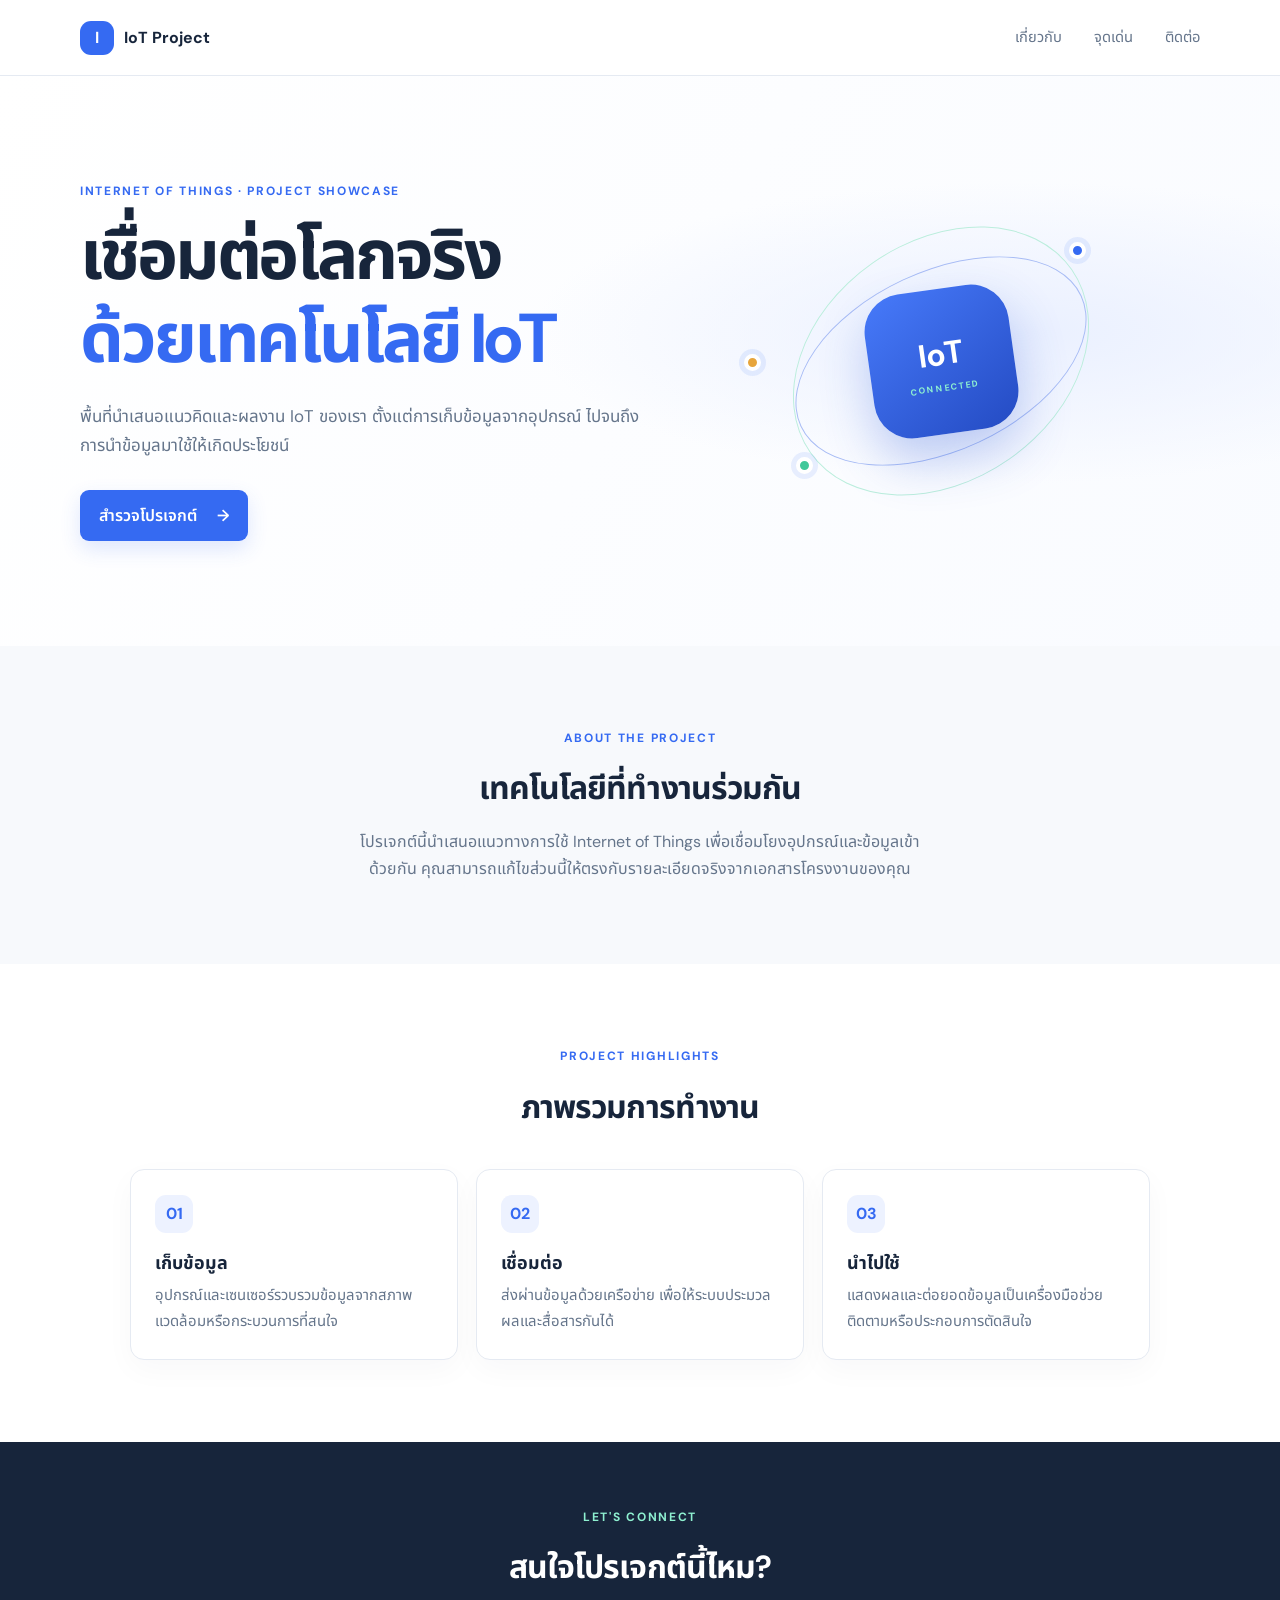
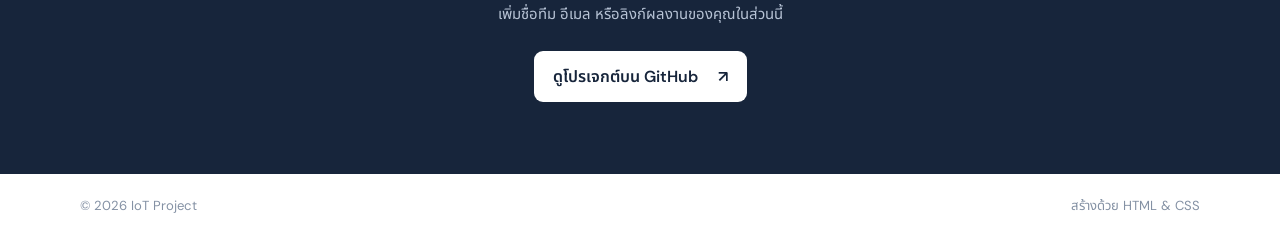
==== index.html @ d988a102 "Add IoT project showcase site" ====
﻿<!doctype html>
<html lang="th">
<head>
  <meta charset="utf-8">
  <meta name="viewport" content="width=device-width, initial-scale=1">
  <meta name="description" content="หน้าแนะนำโปรเจกต์ IoT พร้อมเผยแพร่ผ่าน GitHub Pages">
  <title>IoT Project | Project Showcase</title>
  <link rel="stylesheet" href="style.css">
</head>
<body>
  <header class="site-header">
    <a class="brand" href="#home" aria-label="IoT Project หน้าหลัก"><span class="brand-mark">I</span> IoT Project</a>
    <nav aria-label="เมนูหลัก">
      <a href="#about">เกี่ยวกับ</a><a href="#highlights">จุดเด่น</a><a href="#contact">ติดต่อ</a>
    </nav>
  </header>
  <main id="home">
    <section class="hero">
      <div class="hero-content">
        <p class="eyebrow">INTERNET OF THINGS · PROJECT SHOWCASE</p>
        <h1>เชื่อมต่อโลกจริง<br><span>ด้วยเทคโนโลยี IoT</span></h1>
        <p class="intro">พื้นที่นำเสนอแนวคิดและผลงาน IoT ของเรา ตั้งแต่การเก็บข้อมูลจากอุปกรณ์ ไปจนถึงการนำข้อมูลมาใช้ให้เกิดประโยชน์</p>
        <a class="button" href="#about">สำรวจโปรเจกต์ <span aria-hidden="true">→</span></a>
      </div>
      <div class="visual" aria-hidden="true"><div class="orbit orbit-one"></div><div class="orbit orbit-two"></div><div class="chip">IoT<span>CONNECTED</span></div><i class="node node-a"></i><i class="node node-b"></i><i class="node node-c"></i></div>
    </section>
    <section class="section about" id="about">
      <p class="eyebrow">ABOUT THE PROJECT</p><h2>เทคโนโลยีที่ทำงานร่วมกัน</h2>
      <p class="section-copy">โปรเจกต์นี้นำเสนอแนวทางการใช้ Internet of Things เพื่อเชื่อมโยงอุปกรณ์และข้อมูลเข้าด้วยกัน คุณสามารถแก้ไขส่วนนี้ให้ตรงกับรายละเอียดจริงจากเอกสารโครงงานของคุณ</p>
    </section>
    <section class="section highlights" id="highlights">
      <p class="eyebrow">PROJECT HIGHLIGHTS</p><h2>ภาพรวมการทำงาน</h2>
      <div class="cards">
        <article class="card"><span class="card-number">01</span><h3>เก็บข้อมูล</h3><p>อุปกรณ์และเซนเซอร์รวบรวมข้อมูลจากสภาพแวดล้อมหรือกระบวนการที่สนใจ</p></article>
        <article class="card"><span class="card-number">02</span><h3>เชื่อมต่อ</h3><p>ส่งผ่านข้อมูลด้วยเครือข่าย เพื่อให้ระบบประมวลผลและสื่อสารกันได้</p></article>
        <article class="card"><span class="card-number">03</span><h3>นำไปใช้</h3><p>แสดงผลและต่อยอดข้อมูลเป็นเครื่องมือช่วยติดตามหรือประกอบการตัดสินใจ</p></article>
      </div>
    </section>
    <section class="contact" id="contact"><p class="eyebrow">LET'S CONNECT</p><h2>สนใจโปรเจกต์นี้ไหม?</h2><p>เพิ่มชื่อทีม อีเมล หรือลิงก์ผลงานของคุณในส่วนนี้</p><a href="https://github.com/" class="button button-light">ดูโปรเจกต์บน GitHub <span aria-hidden="true">↗</span></a></section>
  </main>
  <footer><span>© 2026 IoT Project</span><span>สร้างด้วย HTML &amp; CSS</span></footer>
</body>
</html>
---- style.css ----
﻿@import url('https://fonts.googleapis.com/css2?family=DM+Sans:wght@400;500;600;700&family=Noto+Sans+Thai:wght@400;500;600;700;800&display=swap');
:root{--ink:#17253b;--muted:#65758b;--blue:#356af2;--mint:#8ef0d0;--paper:#f7f9fc;--line:#e5eaf2}*{box-sizing:border-box}html{scroll-behavior:smooth}body{margin:0;color:var(--ink);background:#fff;font-family:'DM Sans','Noto Sans Thai',sans-serif;line-height:1.7}.site-header{height:76px;display:flex;align-items:center;justify-content:space-between;padding:0 max(calc((100vw - 1120px)/2),6%);border-bottom:1px solid var(--line)}.brand{text-decoration:none;color:var(--ink);font-weight:700;display:flex;align-items:center;gap:10px}.brand-mark{display:grid;place-items:center;background:var(--blue);color:white;width:34px;height:34px;border-radius:11px}.site-header nav{display:flex;gap:32px}.site-header nav a{color:var(--muted);text-decoration:none;font-size:.92rem}.site-header nav a:hover{color:var(--blue)}.hero{min-height:570px;display:grid;grid-template-columns:1.05fr .95fr;align-items:center;gap:30px;padding:70px max(calc((100vw - 1120px)/2),6%);background:radial-gradient(ellipse at 80% 45%,#eaf0ff 0,transparent 34%),linear-gradient(120deg,#fff,#f9fbff)}.eyebrow{color:var(--blue);font-size:.75rem;letter-spacing:.14em;font-weight:700;margin:0 0 13px}.hero h1{font-size:clamp(2.7rem,5.4vw,4.5rem);line-height:1.2;letter-spacing:-.045em;margin:0 0 22px}.hero h1 span{color:var(--blue)}.intro,.section-copy{color:var(--muted);max-width:570px}.intro{font-size:1.06rem;margin:0 0 30px}.button{display:inline-flex;align-items:center;gap:20px;text-decoration:none;background:var(--blue);color:#fff;padding:12px 19px;border-radius:9px;font-weight:600;box-shadow:0 8px 20px #356af229}.button:hover{transform:translateY(-2px);box-shadow:0 10px 24px #356af240}.visual{position:relative;display:grid;place-items:center;min-height:350px}.orbit{position:absolute;border:1px solid #a9bdf5;border-radius:50%;transform:rotate(-25deg)}.orbit-one{width:310px;height:180px}.orbit-two{width:240px;height:320px;transform:rotate(55deg);border-color:#bceedd}.chip{z-index:1;display:grid;place-content:center;text-align:center;width:145px;height:145px;border-radius:38px;background:linear-gradient(145deg,#477afa,#244bc3);color:white;font-size:2rem;font-weight:700;box-shadow:0 24px 50px #315ed64d;transform:rotate(-8deg)}.chip span{font-size:.55rem;letter-spacing:.2em;color:var(--mint)}.node{position:absolute;width:17px;height:17px;border:4px solid white;border-radius:50%;background:var(--blue);box-shadow:0 0 0 5px #356af21a}.node-a{top:56px;right:22%}.node-b{bottom:62px;left:22%;background:#40c89a}.node-c{top:48%;left:12%;background:#e7a53b}.section{padding:82px max(calc((100vw - 1020px)/2),8%)}.section h2,.contact h2{font-size:2rem;letter-spacing:-.03em;margin:0 0 12px}.about{text-align:center;background:var(--paper)}.about .section-copy{margin:0 auto}.highlights{text-align:center}.cards{display:grid;grid-template-columns:repeat(3,1fr);gap:18px;margin-top:35px;text-align:left}.card{padding:25px 24px;border:1px solid var(--line);border-radius:14px;background:#fff;box-shadow:0 10px 30px #17253b08}.card-number{display:inline-grid;place-items:center;width:38px;height:38px;border-radius:11px;background:#edf2ff;color:var(--blue);font-weight:700}.card h3{margin:15px 0 5px;font-size:1.12rem}.card p,.contact>p:not(.eyebrow){color:var(--muted);font-size:.93rem;margin:0}.contact{text-align:center;padding:65px 20px 72px;background:var(--ink);color:#fff}.contact .eyebrow{color:var(--mint)}.contact h2{margin-bottom:7px}.contact>p:not(.eyebrow){color:#b7c3d5;margin-bottom:24px}.button-light{background:#fff;color:var(--ink);box-shadow:none}footer{display:flex;justify-content:space-between;padding:20px max(calc((100vw - 1120px)/2),6%);font-size:.82rem;color:#8491a4;border-top:1px solid #ffffff1a}@media(max-width:700px){.site-header{height:66px;padding:0 5%}.site-header nav{gap:15px}.site-header nav a{font-size:.8rem}.hero{grid-template-columns:1fr;padding:58px 7% 35px;gap:0}.hero h1{font-size:2.8rem}.visual{min-height:290px}.orbit-one{width:260px}.orbit-two{height:270px}.section{padding:62px 7%}.section h2,.contact h2{font-size:1.7rem}.cards{grid-template-columns:1fr;gap:12px}.card{padding:20px}footer{padding:18px 6%;font-size:.75rem}}@media(max-width:380px){.site-header nav{gap:9px}.brand{font-size:.9rem}}
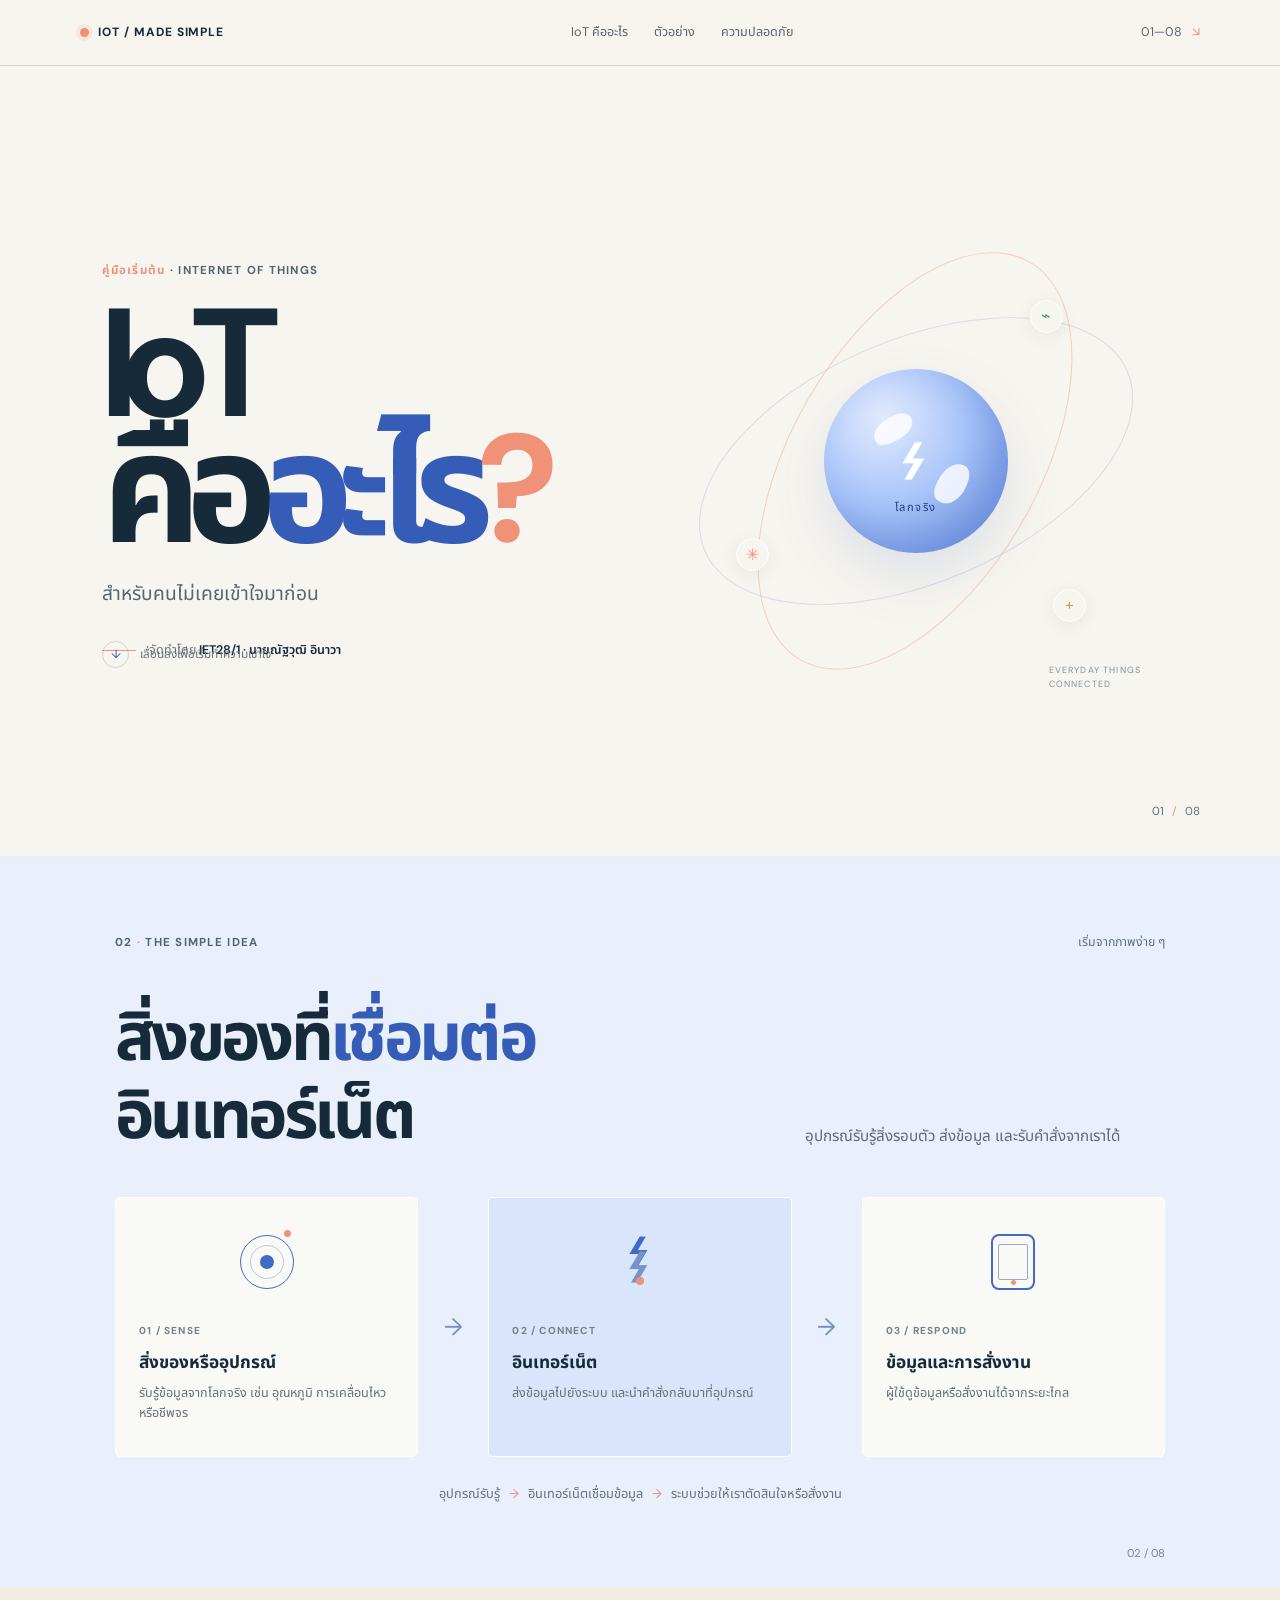
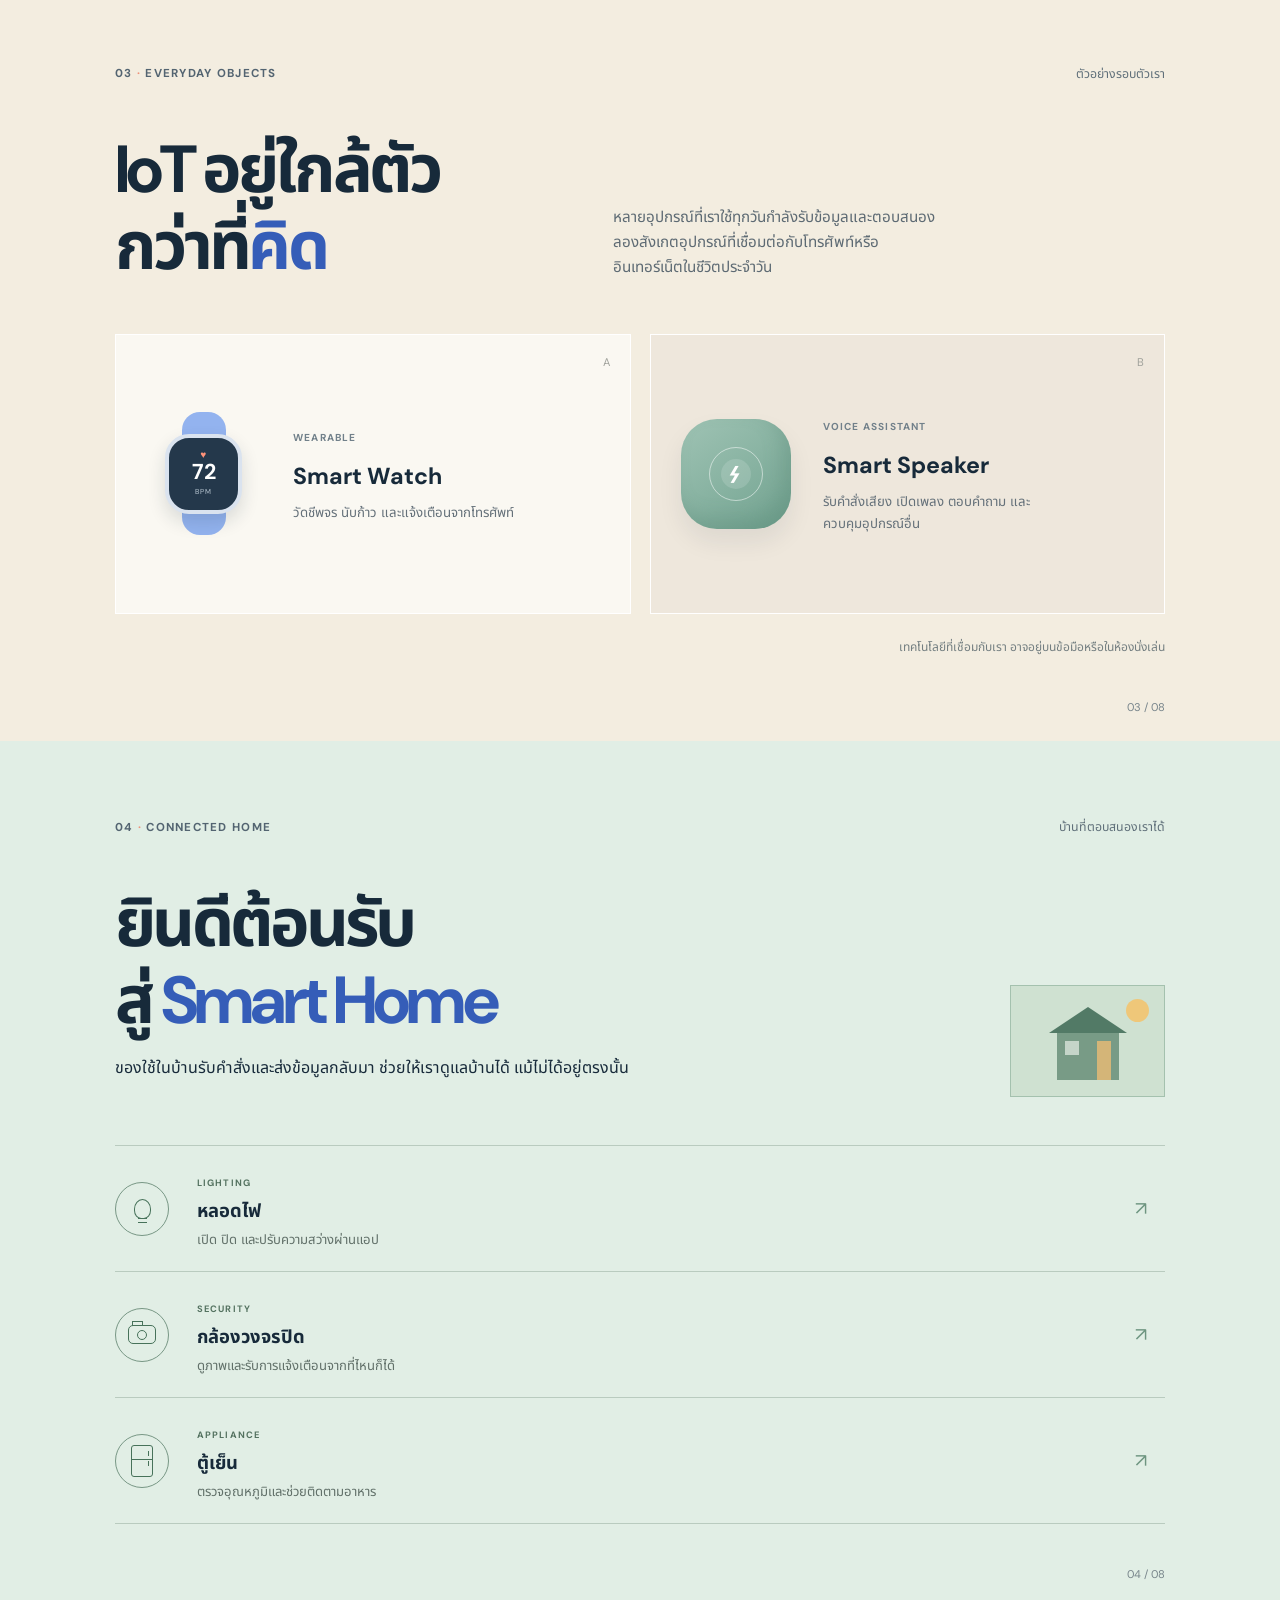
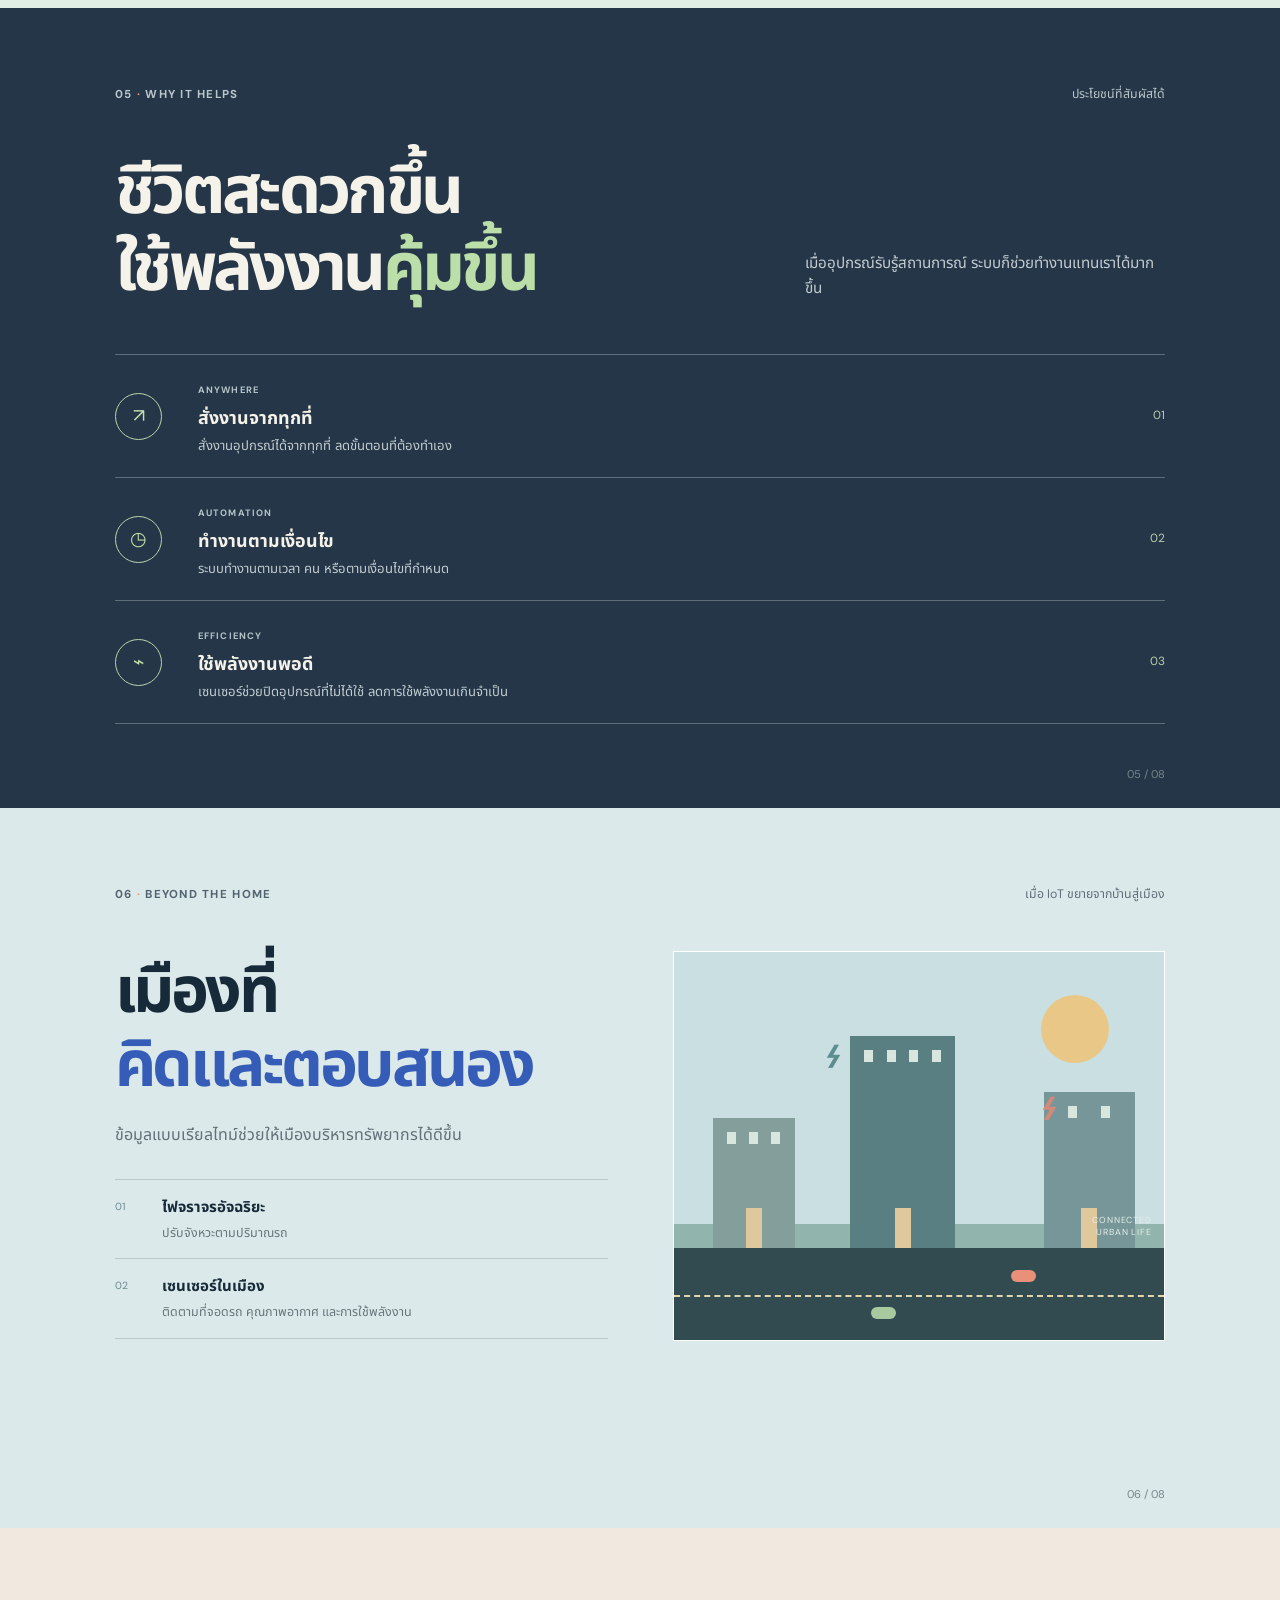
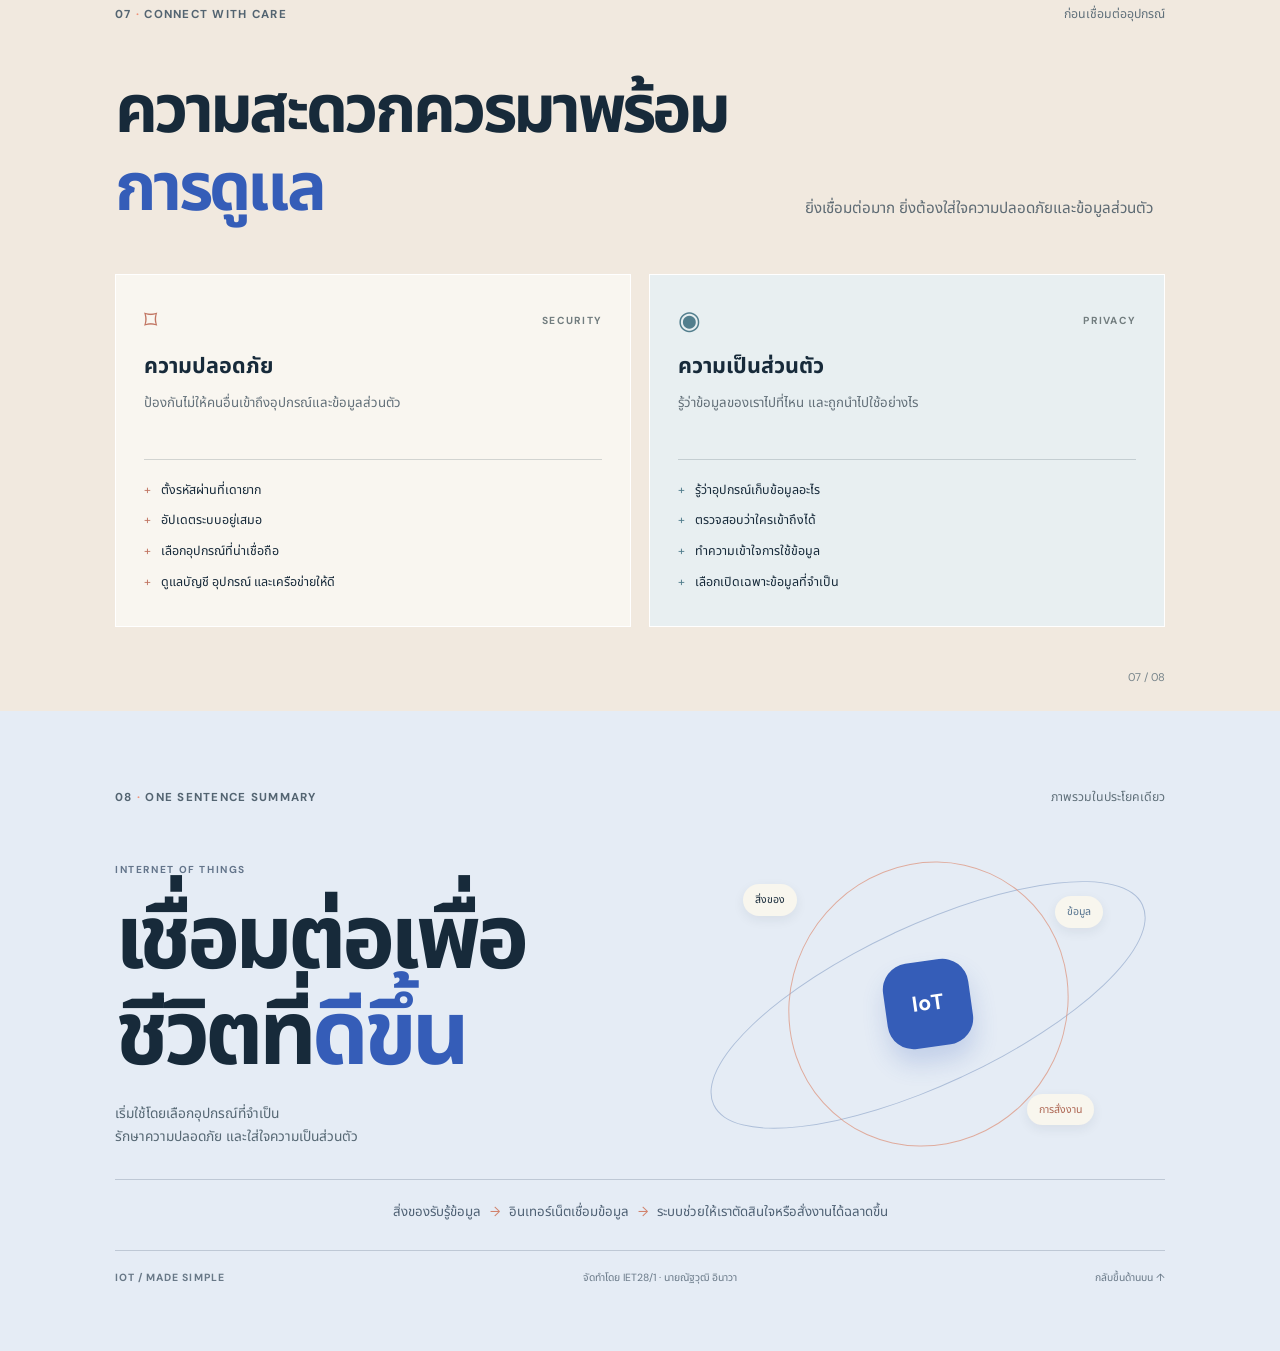
==== commit 99f455c1: "Rebuild site to match IoT presentation Replace the generic template with an 8-section responsive pre" ====
--- a/index.html
+++ b/index.html
@@ -3,41 +3,39 @@
 <head>
   <meta charset="utf-8">
   <meta name="viewport" content="width=device-width, initial-scale=1">
-  <meta name="description" content="หน้าแนะนำโปรเจกต์ IoT พร้อมเผยแพร่ผ่าน GitHub Pages">
-  <title>IoT Project | Project Showcase</title>
+  <meta name="theme-color" content="#f7f5ef">
+  <meta name="description" content="IoT คืออะไร สำหรับคนไม่เคยเข้าใจมาก่อน — จากอุปกรณ์ใกล้ตัวสู่เมืองอัจฉริยะ พร้อมเข้าใจเรื่องความปลอดภัยและความเป็นส่วนตัว">
+  <title>IoT คืออะไร? — สำหรับคนไม่เคยเข้าใจมาก่อน</title>
+  <link rel="preconnect" href="https://fonts.googleapis.com">
+  <link rel="preconnect" href="https://fonts.gstatic.com" crossorigin>
+  <link href="https://fonts.googleapis.com/css2?family=DM+Sans:wght@400;500;600;700&family=Noto+Sans+Thai:wght@400;500;600;700;800&display=swap" rel="stylesheet">
   <link rel="stylesheet" href="style.css">
 </head>
 <body>
-  <header class="site-header">
-    <a class="brand" href="#home" aria-label="IoT Project หน้าหลัก"><span class="brand-mark">I</span> IoT Project</a>
-    <nav aria-label="เมนูหลัก">
-      <a href="#about">เกี่ยวกับ</a><a href="#highlights">จุดเด่น</a><a href="#contact">ติดต่อ</a>
-    </nav>
-  </header>
-  <main id="home">
-    <section class="hero">
-      <div class="hero-content">
-        <p class="eyebrow">INTERNET OF THINGS · PROJECT SHOWCASE</p>
-        <h1>เชื่อมต่อโลกจริง<br><span>ด้วยเทคโนโลยี IoT</span></h1>
-        <p class="intro">พื้นที่นำเสนอแนวคิดและผลงาน IoT ของเรา ตั้งแต่การเก็บข้อมูลจากอุปกรณ์ ไปจนถึงการนำข้อมูลมาใช้ให้เกิดประโยชน์</p>
-        <a class="button" href="#about">สำรวจโปรเจกต์ <span aria-hidden="true">→</span></a>
-      </div>
-      <div class="visual" aria-hidden="true"><div class="orbit orbit-one"></div><div class="orbit orbit-two"></div><div class="chip">IoT<span>CONNECTED</span></div><i class="node node-a"></i><i class="node node-b"></i><i class="node node-c"></i></div>
+  <header class="topbar"><a class="wordmark" href="#home"><span class="wordmark__dot"></span> IOT / MADE SIMPLE</a><nav aria-label="เมนูเนื้อหา"><a href="#idea">IoT คืออะไร</a><a href="#around-us">ตัวอย่าง</a><a href="#safety">ความปลอดภัย</a></nav><a class="topbar__index" href="#summary">01—08 <span>↘</span></a></header>
+  <main>
+    <section class="hero" id="home">
+      <div class="hero__copy"><p class="kicker"><span>คู่มือเริ่มต้น</span> · INTERNET OF THINGS</p><h1>IoT<br>คือ<span class="accent">อะไร</span><span class="question">?</span></h1><p class="hero__sub">สำหรับคนไม่เคยเข้าใจมาก่อน</p><div class="hero__byline"><span class="byline__rule"></span><span>จัดทำโดย <b>IET28/1 · นายณัฐวุฒิ อินาวา</b></span></div><a class="scroll-cue" href="#idea"><span class="scroll-cue__icon">↓</span> เลื่อนลงเพื่อเริ่มทำความเข้าใจ</a></div>
+      <div class="hero-art" aria-hidden="true"><div class="hero-art__halo halo-a"></div><div class="hero-art__halo halo-b"></div><div class="hero-art__earth"><span class="earth__label">โลกจริง</span><span class="earth__signal">⌁</span></div><span class="satellite sat-a">⌁</span><span class="satellite sat-b">✳</span><span class="satellite sat-c">+</span><span class="art-caption">EVERYDAY THINGS<br>CONNECTED</span></div>
+      <span class="hero__page">01 <i>/</i> 08</span>
     </section>
-    <section class="section about" id="about">
-      <p class="eyebrow">ABOUT THE PROJECT</p><h2>เทคโนโลยีที่ทำงานร่วมกัน</h2>
-      <p class="section-copy">โปรเจกต์นี้นำเสนอแนวทางการใช้ Internet of Things เพื่อเชื่อมโยงอุปกรณ์และข้อมูลเข้าด้วยกัน คุณสามารถแก้ไขส่วนนี้ให้ตรงกับรายละเอียดจริงจากเอกสารโครงงานของคุณ</p>
-    </section>
-    <section class="section highlights" id="highlights">
-      <p class="eyebrow">PROJECT HIGHLIGHTS</p><h2>ภาพรวมการทำงาน</h2>
-      <div class="cards">
-        <article class="card"><span class="card-number">01</span><h3>เก็บข้อมูล</h3><p>อุปกรณ์และเซนเซอร์รวบรวมข้อมูลจากสภาพแวดล้อมหรือกระบวนการที่สนใจ</p></article>
-        <article class="card"><span class="card-number">02</span><h3>เชื่อมต่อ</h3><p>ส่งผ่านข้อมูลด้วยเครือข่าย เพื่อให้ระบบประมวลผลและสื่อสารกันได้</p></article>
-        <article class="card"><span class="card-number">03</span><h3>นำไปใช้</h3><p>แสดงผลและต่อยอดข้อมูลเป็นเครื่องมือช่วยติดตามหรือประกอบการตัดสินใจ</p></article>
-      </div>
-    </section>
-    <section class="contact" id="contact"><p class="eyebrow">LET'S CONNECT</p><h2>สนใจโปรเจกต์นี้ไหม?</h2><p>เพิ่มชื่อทีม อีเมล หรือลิงก์ผลงานของคุณในส่วนนี้</p><a href="https://github.com/" class="button button-light">ดูโปรเจกต์บน GitHub <span aria-hidden="true">↗</span></a></section>
+
+    <section class="chapter chapter--blue" id="idea"><div class="chapter__head"><p class="kicker">02 <span>·</span> THE SIMPLE IDEA</p><span class="chapter__note">เริ่มจากภาพง่าย ๆ</span></div><div class="chapter__intro"><h2>สิ่งของที่<span class="accent">เชื่อมต่อ</span><br>อินเทอร์เน็ต</h2><p>อุปกรณ์รับรู้สิ่งรอบตัว ส่งข้อมูล และรับคำสั่งจากเราได้</p></div>
+      <div class="flow" aria-label="อุปกรณ์รับข้อมูล ส่งผ่านอินเทอร์เน็ต และให้ผู้ใช้ดูหรือสั่งงาน"><article class="flow-card"><div class="flow-visual"><span class="sensor-ring"></span><span class="sensor-dot"></span></div><span class="flow-card__num">01 / SENSE</span><h3>สิ่งของหรืออุปกรณ์</h3><p>รับรู้ข้อมูลจากโลกจริง เช่น อุณหภูมิ การเคลื่อนไหว หรือชีพจร</p></article><span class="flow-link" aria-hidden="true">→</span><article class="flow-card flow-card--internet"><div class="flow-visual"><span class="wifi wifi-one">⌁</span><span class="wifi wifi-two">⌁</span><span class="wifi__dot"></span></div><span class="flow-card__num">02 / CONNECT</span><h3>อินเทอร์เน็ต</h3><p>ส่งข้อมูลไปยังระบบ และนำคำสั่งกลับมาที่อุปกรณ์</p></article><span class="flow-link" aria-hidden="true">→</span><article class="flow-card"><div class="flow-visual"><span class="user-device"><i></i><b></b></span></div><span class="flow-card__num">03 / RESPOND</span><h3>ข้อมูลและการสั่งงาน</h3><p>ผู้ใช้ดูข้อมูลหรือสั่งงานได้จากระยะไกล</p></article></div>
+      <p class="chapter__footnote">อุปกรณ์รับรู้ <span>→</span> อินเทอร์เน็ตเชื่อมข้อมูล <span>→</span> ระบบช่วยให้เราตัดสินใจหรือสั่งงาน</p><span class="chapter__page">02 / 08</span></section>
+
+    <section class="chapter chapter--cream" id="around-us"><div class="chapter__head"><p class="kicker">03 <span>·</span> EVERYDAY OBJECTS</p><span class="chapter__note">ตัวอย่างรอบตัวเรา</span></div><div class="chapter__intro chapter__intro--wide"><h2>IoT อยู่ใกล้ตัว<br>กว่าที่<span class="accent">คิด</span></h2><p>หลายอุปกรณ์ที่เราใช้ทุกวันกำลังรับข้อมูลและตอบสนอง ลองสังเกตอุปกรณ์ที่เชื่อมต่อกับโทรศัพท์หรืออินเทอร์เน็ตในชีวิตประจำวัน</p></div>
+      <div class="object-grid"><article class="object-card object-card--watch"><div class="device device--watch"><span class="watch-strap"></span><span class="watch-face"><i>♥</i><b>72</b><small>BPM</small></span></div><div class="object-card__text"><span class="object-card__tag">WEARABLE</span><h3>Smart Watch</h3><p>วัดชีพจร นับก้าว และแจ้งเตือนจากโทรศัพท์</p></div><span class="object-card__index">A</span></article><article class="object-card object-card--speaker"><div class="device device--speaker"><span class="speaker-dot"></span><span class="speaker-glow"></span><i>⌁</i></div><div class="object-card__text"><span class="object-card__tag">VOICE ASSISTANT</span><h3>Smart Speaker</h3><p>รับคำสั่งเสียง เปิดเพลง ตอบคำถาม และควบคุมอุปกรณ์อื่น</p></div><span class="object-card__index">B</span></article></div><p class="chapter__aside">เทคโนโลยีที่เชื่อมกับเรา อาจอยู่บนข้อมือหรือในห้องนั่งเล่น</p><span class="chapter__page">03 / 08</span></section>
+
+    <section class="chapter chapter--green" id="smart-home"><div class="chapter__head"><p class="kicker">04 <span>·</span> CONNECTED HOME</p><span class="chapter__note">บ้านที่ตอบสนองเราได้</span></div><div class="chapter__intro chapter__intro--wide"><div><h2>ยินดีต้อนรับ<br>สู่ <span class="accent">Smart Home</span></h2><p>ของใช้ในบ้านรับคำสั่งและส่งข้อมูลกลับมา ช่วยให้เราดูแลบ้านได้ แม้ไม่ได้อยู่ตรงนั้น</p></div><div class="home-window" aria-hidden="true"><span class="window-sun"></span><span class="window-house"><i></i><b></b></span></div></div><div class="home-list"><article class="home-item"><span class="home-item__icon bulb"><i></i></span><div><span class="home-item__type">LIGHTING</span><h3>หลอดไฟ</h3><p>เปิด ปิด และปรับความสว่างผ่านแอป</p></div><span class="home-item__arrow">↗</span></article><article class="home-item"><span class="home-item__icon camera"><i></i></span><div><span class="home-item__type">SECURITY</span><h3>กล้องวงจรปิด</h3><p>ดูภาพและรับการแจ้งเตือนจากที่ไหนก็ได้</p></div><span class="home-item__arrow">↗</span></article><article class="home-item"><span class="home-item__icon fridge"><i></i></span><div><span class="home-item__type">APPLIANCE</span><h3>ตู้เย็น</h3><p>ตรวจอุณหภูมิและช่วยติดตามอาหาร</p></div><span class="home-item__arrow">↗</span></article></div><span class="chapter__page">04 / 08</span></section>
+
+    <section class="chapter chapter--dark" id="benefits"><div class="chapter__head"><p class="kicker">05 <span>·</span> WHY IT HELPS</p><span class="chapter__note">ประโยชน์ที่สัมผัสได้</span></div><div class="chapter__intro chapter__intro--wide"><h2>ชีวิตสะดวกขึ้น<br>ใช้พลังงาน<span class="accent">คุ้มขึ้น</span></h2><p>เมื่ออุปกรณ์รับรู้สถานการณ์ ระบบก็ช่วยทำงานแทนเราได้มากขึ้น</p></div><div class="benefit-list"><article class="benefit"><span class="benefit__icon">↗</span><div><span class="benefit__tag">ANYWHERE</span><h3>สั่งงานจากทุกที่</h3><p>สั่งงานอุปกรณ์ได้จากทุกที่ ลดขั้นตอนที่ต้องทำเอง</p></div><span class="benefit__number">01</span></article><article class="benefit"><span class="benefit__icon">◷</span><div><span class="benefit__tag">AUTOMATION</span><h3>ทำงานตามเงื่อนไข</h3><p>ระบบทำงานตามเวลา คน หรือตามเงื่อนไขที่กำหนด</p></div><span class="benefit__number">02</span></article><article class="benefit"><span class="benefit__icon">⌁</span><div><span class="benefit__tag">EFFICIENCY</span><h3>ใช้พลังงานพอดี</h3><p>เซนเซอร์ช่วยปิดอุปกรณ์ที่ไม่ได้ใช้ ลดการใช้พลังงานเกินจำเป็น</p></div><span class="benefit__number">03</span></article></div><span class="chapter__page">05 / 08</span></section>
+
+    <section class="chapter chapter--city" id="smart-city"><div class="chapter__head"><p class="kicker">06 <span>·</span> BEYOND THE HOME</p><span class="chapter__note">เมื่อ IoT ขยายจากบ้านสู่เมือง</span></div><div class="city-layout"><div class="city-copy"><h2>เมืองที่<br><span class="accent">คิดและตอบสนอง</span></h2><p>ข้อมูลแบบเรียลไทม์ช่วยให้เมืองบริหารทรัพยากรได้ดีขึ้น</p><div class="city-facts"><article><span class="city-facts__num">01</span><div><h3>ไฟจราจรอัจฉริยะ</h3><p>ปรับจังหวะตามปริมาณรถ</p></div></article><article><span class="city-facts__num">02</span><div><h3>เซนเซอร์ในเมือง</h3><p>ติดตามที่จอดรถ คุณภาพอากาศ และการใช้พลังงาน</p></div></article></div></div><div class="city-art" aria-hidden="true"><span class="city-art__sun"></span><span class="city-art__signal signal-1">⌁</span><span class="city-art__signal signal-2">⌁</span><div class="building building-a"><i></i><i></i><i></i><b></b></div><div class="building building-b"><i></i><i></i><i></i><i></i><b></b></div><div class="building building-c"><i></i><i></i><b></b></div><div class="city-road"><span class="road-line"></span><span class="road-dot"></span></div><span class="city-art__label">CONNECTED<br>URBAN LIFE</span></div></div><span class="chapter__page">06 / 08</span></section>
+
+    <section class="chapter chapter--safety" id="safety"><div class="chapter__head"><p class="kicker">07 <span>·</span> CONNECT WITH CARE</p><span class="chapter__note">ก่อนเชื่อมต่ออุปกรณ์</span></div><div class="chapter__intro chapter__intro--wide"><h2>ความสะดวกควรมาพร้อม<br><span class="accent">การดูแล</span></h2><p>ยิ่งเชื่อมต่อมาก ยิ่งต้องใส่ใจความปลอดภัยและข้อมูลส่วนตัว</p></div><div class="safety-grid"><article class="safety-card"><div class="safety-card__top"><span class="safety-card__icon">⌑</span><span class="safety-card__tag">SECURITY</span></div><h3>ความปลอดภัย</h3><p class="safety-card__question">ป้องกันไม่ให้คนอื่นเข้าถึงอุปกรณ์และข้อมูลส่วนตัว</p><ul><li>ตั้งรหัสผ่านที่เดายาก</li><li>อัปเดตระบบอยู่เสมอ</li><li>เลือกอุปกรณ์ที่น่าเชื่อถือ</li><li>ดูแลบัญชี อุปกรณ์ และเครือข่ายให้ดี</li></ul></article><article class="safety-card safety-card--privacy"><div class="safety-card__top"><span class="safety-card__icon">◉</span><span class="safety-card__tag">PRIVACY</span></div><h3>ความเป็นส่วนตัว</h3><p class="safety-card__question">รู้ว่าข้อมูลของเราไปที่ไหน และถูกนำไปใช้อย่างไร</p><ul><li>รู้ว่าอุปกรณ์เก็บข้อมูลอะไร</li><li>ตรวจสอบว่าใครเข้าถึงได้</li><li>ทำความเข้าใจการใช้ข้อมูล</li><li>เลือกเปิดเฉพาะข้อมูลที่จำเป็น</li></ul></article></div><span class="chapter__page">07 / 08</span></section>
+
+    <section class="summary" id="summary"><div class="chapter__head"><p class="kicker">08 <span>·</span> ONE SENTENCE SUMMARY</p><span class="chapter__note">ภาพรวมในประโยคเดียว</span></div><div class="summary__content"><div><p class="summary__eyebrow">INTERNET OF THINGS</p><h2>เชื่อมต่อเพื่อ<br>ชีวิตที่<span class="accent">ดีขึ้น</span></h2><p class="summary__future">เริ่มใช้โดยเลือกอุปกรณ์ที่จำเป็น<br>รักษาความปลอดภัย และใส่ใจความเป็นส่วนตัว</p></div><div class="summary-graphic" aria-hidden="true"><span class="summary-graphic__ring ring-1"></span><span class="summary-graphic__ring ring-2"></span><div class="summary-graphic__core">IoT</div><span class="summary-graphic__node node-1">สิ่งของ</span><span class="summary-graphic__node node-2">ข้อมูล</span><span class="summary-graphic__node node-3">การสั่งงาน</span></div></div><p class="summary__definition">สิ่งของรับรู้ข้อมูล <span>→</span> อินเทอร์เน็ตเชื่อมข้อมูล <span>→</span> ระบบช่วยให้เราตัดสินใจหรือสั่งงานได้ฉลาดขึ้น</p><footer class="site-footer"><span>IOT / MADE SIMPLE</span><span>จัดทำโดย IET28/1 · นายณัฐวุฒิ อินาวา</span><a href="#home">กลับขึ้นด้านบน ↑</a></footer></section>
   </main>
-  <footer><span>© 2026 IoT Project</span><span>สร้างด้วย HTML &amp; CSS</span></footer>
 </body>
 </html>
--- a/style.css
+++ b/style.css
@@ -1,2 +1 @@
-﻿@import url('https://fonts.googleapis.com/css2?family=DM+Sans:wght@400;500;600;700&family=Noto+Sans+Thai:wght@400;500;600;700;800&display=swap');
-:root{--ink:#17253b;--muted:#65758b;--blue:#356af2;--mint:#8ef0d0;--paper:#f7f9fc;--line:#e5eaf2}*{box-sizing:border-box}html{scroll-behavior:smooth}body{margin:0;color:var(--ink);background:#fff;font-family:'DM Sans','Noto Sans Thai',sans-serif;line-height:1.7}.site-header{height:76px;display:flex;align-items:center;justify-content:space-between;padding:0 max(calc((100vw - 1120px)/2),6%);border-bottom:1px solid var(--line)}.brand{text-decoration:none;color:var(--ink);font-weight:700;display:flex;align-items:center;gap:10px}.brand-mark{display:grid;place-items:center;background:var(--blue);color:white;width:34px;height:34px;border-radius:11px}.site-header nav{display:flex;gap:32px}.site-header nav a{color:var(--muted);text-decoration:none;font-size:.92rem}.site-header nav a:hover{color:var(--blue)}.hero{min-height:570px;display:grid;grid-template-columns:1.05fr .95fr;align-items:center;gap:30px;padding:70px max(calc((100vw - 1120px)/2),6%);background:radial-gradient(ellipse at 80% 45%,#eaf0ff 0,transparent 34%),linear-gradient(120deg,#fff,#f9fbff)}.eyebrow{color:var(--blue);font-size:.75rem;letter-spacing:.14em;font-weight:700;margin:0 0 13px}.hero h1{font-size:clamp(2.7rem,5.4vw,4.5rem);line-height:1.2;letter-spacing:-.045em;margin:0 0 22px}.hero h1 span{color:var(--blue)}.intro,.section-copy{color:var(--muted);max-width:570px}.intro{font-size:1.06rem;margin:0 0 30px}.button{display:inline-flex;align-items:center;gap:20px;text-decoration:none;background:var(--blue);color:#fff;padding:12px 19px;border-radius:9px;font-weight:600;box-shadow:0 8px 20px #356af229}.button:hover{transform:translateY(-2px);box-shadow:0 10px 24px #356af240}.visual{position:relative;display:grid;place-items:center;min-height:350px}.orbit{position:absolute;border:1px solid #a9bdf5;border-radius:50%;transform:rotate(-25deg)}.orbit-one{width:310px;height:180px}.orbit-two{width:240px;height:320px;transform:rotate(55deg);border-color:#bceedd}.chip{z-index:1;display:grid;place-content:center;text-align:center;width:145px;height:145px;border-radius:38px;background:linear-gradient(145deg,#477afa,#244bc3);color:white;font-size:2rem;font-weight:700;box-shadow:0 24px 50px #315ed64d;transform:rotate(-8deg)}.chip span{font-size:.55rem;letter-spacing:.2em;color:var(--mint)}.node{position:absolute;width:17px;height:17px;border:4px solid white;border-radius:50%;background:var(--blue);box-shadow:0 0 0 5px #356af21a}.node-a{top:56px;right:22%}.node-b{bottom:62px;left:22%;background:#40c89a}.node-c{top:48%;left:12%;background:#e7a53b}.section{padding:82px max(calc((100vw - 1020px)/2),8%)}.section h2,.contact h2{font-size:2rem;letter-spacing:-.03em;margin:0 0 12px}.about{text-align:center;background:var(--paper)}.about .section-copy{margin:0 auto}.highlights{text-align:center}.cards{display:grid;grid-template-columns:repeat(3,1fr);gap:18px;margin-top:35px;text-align:left}.card{padding:25px 24px;border:1px solid var(--line);border-radius:14px;background:#fff;box-shadow:0 10px 30px #17253b08}.card-number{display:inline-grid;place-items:center;width:38px;height:38px;border-radius:11px;background:#edf2ff;color:var(--blue);font-weight:700}.card h3{margin:15px 0 5px;font-size:1.12rem}.card p,.contact>p:not(.eyebrow){color:var(--muted);font-size:.93rem;margin:0}.contact{text-align:center;padding:65px 20px 72px;background:var(--ink);color:#fff}.contact .eyebrow{color:var(--mint)}.contact h2{margin-bottom:7px}.contact>p:not(.eyebrow){color:#b7c3d5;margin-bottom:24px}.button-light{background:#fff;color:var(--ink);box-shadow:none}footer{display:flex;justify-content:space-between;padding:20px max(calc((100vw - 1120px)/2),6%);font-size:.82rem;color:#8491a4;border-top:1px solid #ffffff1a}@media(max-width:700px){.site-header{height:66px;padding:0 5%}.site-header nav{gap:15px}.site-header nav a{font-size:.8rem}.hero{grid-template-columns:1fr;padding:58px 7% 35px;gap:0}.hero h1{font-size:2.8rem}.visual{min-height:290px}.orbit-one{width:260px}.orbit-two{height:270px}.section{padding:62px 7%}.section h2,.contact h2{font-size:1.7rem}.cards{grid-template-columns:1fr;gap:12px}.card{padding:20px}footer{padding:18px 6%;font-size:.75rem}}@media(max-width:380px){.site-header nav{gap:9px}.brand{font-size:.9rem}}
+﻿:root{--ink:#172a3a;--paper:#f7f5ef;--blue:#adc9ff;--blue-deep:#355db8;--mint:#c1e8d9;--coral:#ef9278;--lime:#b6d86e;--muted:#68737c;--line:rgba(23,42,58,.17);--font:'DM Sans','Noto Sans Thai',sans-serif}*{box-sizing:border-box}html{scroll-behavior:smooth;scroll-padding-top:74px}body{margin:0;background:var(--paper);color:var(--ink);font-family:var(--font);font-size:16px;line-height:1.65}a{color:inherit}.topbar{height:66px;position:sticky;top:0;z-index:10;display:flex;align-items:center;justify-content:space-between;padding:0 max(calc((100vw - 1120px)/2),6%);background:rgba(247,245,239,.94);backdrop-filter:blur(14px);border-bottom:1px solid var(--line)}.wordmark{text-decoration:none;font-weight:700;font-size:.75rem;letter-spacing:.08em;display:flex;align-items:center;gap:9px}.wordmark__dot{width:9px;height:9px;border-radius:50%;background:var(--coral);box-shadow:0 0 0 4px #ef927822}.topbar nav{display:flex;gap:26px}.topbar nav a,.topbar__index{font-size:.79rem;color:#586670;text-decoration:none}.topbar nav a:hover,.topbar__index:hover{color:var(--blue-deep)}.topbar__index{font-variant-numeric:tabular-nums}.topbar__index span{color:var(--coral);margin-left:7px}.hero{min-height:min(790px,calc(100vh - 66px));display:grid;grid-template-columns:1fr .95fr;align-items:center;position:relative;overflow:hidden;padding:78px max(calc((100vw - 1120px)/2),8%);background:var(--paper)}.hero__copy{position:relative;z-index:2}.kicker{margin:0 0 22px;font-size:.72rem;letter-spacing:.11em;font-weight:700;color:#536471}.kicker span{color:var(--coral)}.hero h1{font-size:clamp(5.8rem,12vw,10.8rem);letter-spacing:-.1em;line-height:.82;margin:0 0 24px;font-weight:700}.accent{color:var(--blue-deep)}.question{color:var(--coral)}.hero__sub{font-size:1.2rem;margin:0;color:#586670}.hero__byline{display:flex;align-items:center;gap:13px;margin-top:31px;font-size:.78rem;color:var(--muted)}.hero__byline b{font-weight:600;color:var(--ink)}.byline__rule{height:1px;width:34px;background:var(--coral)}.scroll-cue{position:absolute;top:380px;display:flex;gap:11px;align-items:center;font-size:.74rem;color:#68737c;text-decoration:none}.scroll-cue__icon{width:27px;height:27px;border:1px solid var(--line);border-radius:50%;display:grid;place-items:center;color:var(--blue-deep)}.hero-art{position:relative;width:min(39vw,460px);height:min(39vw,460px);justify-self:center;display:grid;place-items:center}.hero-art__halo{position:absolute;border:1px solid #355db82a;border-radius:50%;transform:rotate(-23deg)}.halo-a{width:100%;height:53%}.halo-b{height:100%;width:54%;transform:rotate(30deg);border-color:#ef927866}.hero-art__earth{height:184px;width:184px;border-radius:50%;position:relative;display:grid;place-items:center;background:radial-gradient(circle at 32% 27%,#e1eafe,#a9c5fa 46%,#6488d8);box-shadow:inset -18px -15px 40px #315bbd37,0 24px 55px #355db821;color:#fff}.hero-art__earth:before,.hero-art__earth:after{content:'';position:absolute;background:#fff;border-radius:60% 36% 55% 32%;opacity:.8}.hero-art__earth:before{width:42px;height:24px;top:48px;left:48px;transform:rotate(-25deg)}.hero-art__earth:after{width:28px;height:43px;right:42px;bottom:48px;transform:rotate(25deg)}.earth__label{position:absolute;bottom:37px;font-size:.7rem;letter-spacing:.12em;color:#233e79}.earth__signal{font-size:4.8rem;line-height:1;transform:rotate(90deg);color:#fff;z-index:1}.satellite{position:absolute;width:33px;height:33px;display:grid;place-items:center;border:1px solid #fff;border-radius:50%;background:var(--paper);color:var(--blue-deep);box-shadow:0 4px 18px #172a3a12}.sat-a{top:15%;right:18%;color:#3b9c82}.sat-b{left:11%;bottom:26%;color:var(--coral)}.sat-c{right:13%;bottom:15%;color:#d79d45}.art-caption{position:absolute;bottom:0;right:1%;font-size:.56rem;letter-spacing:.13em;line-height:1.5;color:#829099}.hero__page{position:absolute;right:max(calc((100vw - 1120px)/2),6%);bottom:35px;font-size:.73rem;color:#64737d}.hero__page i{font-style:normal;color:var(--coral);margin:0 5px}.chapter,.summary{position:relative;padding:76px max(calc((100vw - 1050px)/2),8%) 84px;min-height:720px;overflow:hidden}.chapter__head{display:flex;justify-content:space-between;align-items:center;margin-bottom:47px}.chapter__head .kicker{margin:0}.chapter__note{font-size:.77rem;color:#60707a}.chapter__intro{display:flex;justify-content:space-between;align-items:end;gap:45px;margin-bottom:43px}.chapter__intro h2,.city-copy h2,.summary h2{font-size:clamp(2.5rem,5.2vw,4.5rem);line-height:1.16;letter-spacing:-.055em;margin:0;font-weight:700}.chapter__intro>p{width:min(360px,40%);margin:0 0 5px;color:#5d6a73;font-size:.95rem}.chapter__intro--wide{margin-bottom:48px}.chapter--blue{background:#e9effb}.flow{display:grid;grid-template-columns:1fr 46px 1fr 46px 1fr;align-items:center;gap:12px}.flow-card{min-height:260px;padding:25px 23px;background:#f9f9f6;border:1px solid #ffffff;border-radius:5px;position:relative}.flow-card--internet{background:#d9e5fa}.flow-visual{height:79px;display:grid;place-items:center;position:relative;margin-bottom:14px}.sensor-ring{width:54px;height:54px;border:1px solid #416bc7;border-radius:50%;position:absolute}.sensor-ring:before,.sensor-ring:after{content:'';position:absolute;border:1px solid #416bc755;border-radius:50%;inset:9px}.sensor-ring:after{inset:19px;background:#416bc7}.sensor-dot{position:absolute;width:7px;height:7px;border-radius:50%;background:var(--coral);top:7px;right:calc(50% - 24px)}.flow-card__num,.object-card__tag,.home-item__type,.benefit__tag{font-size:.63rem;letter-spacing:.12em;color:#71808a;font-weight:700}.flow-card h3{font-size:1.08rem;margin:6px 0}.flow-card p{font-size:.79rem;color:#65717a;margin:0}.flow-link{font-size:1.5rem;color:#7390c6;text-align:center}.wifi{position:absolute;color:#416bc7;font-size:4rem;line-height:1;transform:rotate(90deg)}.wifi-one{top:-3px}.wifi-two{top:12px;color:#7793c9}.wifi__dot{position:absolute;width:8px;height:8px;border-radius:50%;background:var(--coral);bottom:17px}.user-device{width:44px;height:56px;border:2px solid #416bc7;border-radius:8px;position:relative}.user-device i{position:absolute;inset:8px 5px;border:1px solid #97acd3;border-radius:2px}.user-device b{position:absolute;bottom:3px;left:18px;width:5px;height:5px;background:var(--coral);border-radius:50%}.chapter__footnote{margin:26px 0 0;text-align:center;font-size:.8rem;color:#66727a}.chapter__footnote span{color:var(--coral);padding:0 6px}.chapter__page{position:absolute;bottom:25px;right:max(calc((100vw - 1050px)/2),8%);font-size:.7rem;color:#78858b}.chapter--cream{background:#f3ede0}.chapter--cream .chapter__intro{max-width:830px}.object-grid{display:grid;grid-template-columns:1fr 1fr;gap:19px}.object-card{min-height:280px;position:relative;display:flex;align-items:center;gap:32px;padding:30px;background:#faf8f2;border:1px solid #fff}.object-card--speaker{background:#eee7dc}.object-card__text{max-width:240px}.object-card h3{font-size:1.45rem;margin:7px 0}.object-card p{color:#65717a;font-size:.83rem;margin:0}.object-card__index{position:absolute;top:18px;right:20px;color:#a0a29c;font-size:.7rem}.device{width:115px;height:125px;flex:0 0 auto;position:relative;display:grid;place-items:center}.watch-strap{position:absolute;width:44px;height:123px;border-radius:18px;background:#93b3ef}.watch-face{position:relative;width:77px;height:80px;border-radius:24px;background:#24384b;color:white;border:4px solid #dae3ef;display:flex;flex-direction:column;align-items:center;justify-content:center;box-shadow:0 8px 18px #172a3a24}.watch-face i{font-size:.62rem;font-style:normal;color:#ff9279;line-height:1}.watch-face b{font-size:1.35rem;line-height:1.2}.watch-face small{font-size:.45rem;letter-spacing:.1em;color:#b9c7d2}.device--speaker{width:110px;height:110px;border-radius:36px;background:linear-gradient(145deg,#9fc3b4,#72a390);box-shadow:inset -9px -11px 19px #4676653b,0 13px 25px #172a3a14;overflow:hidden}.speaker-dot{position:absolute;width:54px;height:54px;border:1px solid #ffffff80;border-radius:50%}.speaker-glow{position:absolute;width:30px;height:30px;background:#ffffff24;border-radius:50%}.device--speaker i{font-style:normal;color:#fff;transform:rotate(90deg);font-size:2.2rem;z-index:1}.chapter__aside{margin:24px 0 0;text-align:right;color:#747f81;font-size:.75rem}.chapter--green{background:#e1eee5}.home-window{position:relative;width:155px;height:112px;border:1px solid #63917866;background:#cfe1d1;display:grid;place-items:center;flex:0 0 auto}.window-sun{position:absolute;right:15px;top:13px;width:23px;height:23px;border-radius:50%;background:#efc779}.window-house{position:relative;margin-top:26px;width:62px;height:51px;background:#789b86}.window-house:before{content:'';position:absolute;top:-22px;left:-8px;width:0;height:0;border-left:39px solid transparent;border-right:39px solid transparent;border-bottom:26px solid #527a66}.window-house i{position:absolute;left:8px;top:12px;width:14px;height:14px;background:#c5d5c9}.window-house b{position:absolute;right:8px;top:12px;width:14px;height:39px;background:#d4b578}.home-list{border-top:1px solid #738d7b5c}.home-item{display:grid;grid-template-columns:60px 1fr 30px;gap:22px;align-items:center;min-height:126px;border-bottom:1px solid #738d7b5c}.home-item__icon{width:54px;height:54px;border:1px solid #789785;border-radius:50%;position:relative;display:grid;place-items:center;color:#47725a}.home-item h3{margin:2px 0;font-size:1.15rem}.home-item p{margin:0;font-size:.82rem;color:#62716a}.home-item__type{font-size:.58rem;color:#547260}.home-item__arrow{color:#6e9580;font-size:1.2rem}.bulb i{width:17px;height:20px;border:1.5px solid #47725a;border-radius:50% 50% 42% 42%;position:relative}.bulb i:after{content:'';position:absolute;bottom:-5px;left:3px;width:9px;height:3px;border-top:1px solid #47725a;border-bottom:1px solid #47725a}.camera i{width:28px;height:19px;border:1.5px solid #47725a;border-radius:5px;position:relative}.camera i:before{content:'';position:absolute;left:8px;top:4px;width:8px;height:8px;border:1px solid #47725a;border-radius:50%}.camera i:after{content:'';position:absolute;left:3px;top:-5px;width:9px;height:4px;border:1px solid #47725a;border-bottom:0}.fridge i{height:32px;width:22px;border:1.5px solid #47725a;border-radius:3px;position:relative}.fridge i:before{content:'';position:absolute;left:0;right:0;top:13px;border-top:1px solid #47725a}.fridge i:after{content:'';position:absolute;right:3px;top:5px;height:5px;border-left:1px solid #47725a;box-shadow:0 10px #47725a}.chapter--dark{background:#243647;color:#f5f2e9}.chapter--dark .kicker,.chapter--dark .chapter__note{color:#bac5cc}.chapter--dark .accent{color:#bcdfa9}.chapter--dark .chapter__intro>p{color:#c2cbd0}.benefit-list{border-top:1px solid #ffffff45}.benefit{display:grid;grid-template-columns:65px 1fr 40px;align-items:center;gap:18px;min-height:123px;border-bottom:1px solid #ffffff45}.benefit__icon{width:47px;height:47px;border:1px solid #b8d5ac;border-radius:50%;display:grid;place-items:center;color:#c3e1ac;font-size:1.2rem}.benefit__tag{font-size:.58rem;color:#b6c4c9}.benefit h3{font-size:1.12rem;margin:2px 0}.benefit p{margin:0;color:#c1cbd0;font-size:.82rem}.benefit__number{color:#bdcea9;font-size:.74rem;text-align:right}.chapter--city{background:#dce9ea}.city-layout{display:grid;grid-template-columns:1fr 1fr;align-items:center;gap:65px}.city-copy h2{font-size:clamp(2.7rem,5vw,4.3rem)}.city-copy>p{color:#627078;max-width:360px;margin:19px 0 31px}.city-facts{border-top:1px solid #667a794b}.city-facts article{display:grid;grid-template-columns:35px 1fr;gap:12px;padding:15px 0;border-bottom:1px solid #667a794b}.city-facts__num{font-size:.65rem;color:#6e8990;padding-top:3px}.city-facts h3{font-size:.94rem;margin:0}.city-facts p{font-size:.78rem;color:#68767b;margin:3px 0 0}.city-art{position:relative;height:390px;overflow:hidden;border:1px solid #fff;background:linear-gradient(#c9dfe2 0 70%,#91b4ac 70%);}.city-art__sun{position:absolute;top:43px;right:55px;width:68px;height:68px;border-radius:50%;background:#e9c887}.building{position:absolute;bottom:90px;background:#6f9295;display:flex;justify-content:space-evenly;align-items:flex-start;flex-wrap:wrap;padding:14px 8px;gap:10px 7px}.building i{width:9px;height:12px;background:#d9e6dd}.building b{position:absolute;bottom:0;left:calc(50% - 8px);height:42px;width:16px;background:#dfc89b}.building-a{left:8%;height:132px;width:82px;background:#839e9b}.building-b{left:36%;height:214px;width:105px;background:#597f83}.building-c{right:6%;height:158px;width:91px;background:#769699}.city-road{position:absolute;bottom:0;left:0;right:0;height:92px;background:#324b50}.road-line{position:absolute;top:47px;left:0;right:0;border-top:2px dashed #e2d5ad}.road-dot{position:absolute;width:25px;height:12px;border-radius:10px;right:26%;top:22px;background:#e89078;box-shadow:-140px 37px #a8c9a0}.city-art__signal{position:absolute;color:#5c8e90;font-size:3rem;transform:rotate(90deg);z-index:2}.signal-1{top:65px;left:30%}.signal-2{top:117px;right:20%;color:#d48a77}.city-art__label{position:absolute;bottom:102px;right:12px;font-size:.55rem;line-height:1.4;letter-spacing:.1em;color:#e7eee7;text-align:right}.chapter--safety{background:#f1e9df}.safety-grid{display:grid;grid-template-columns:1fr 1fr;gap:18px}.safety-card{padding:25px 28px 29px;background:#f9f6f0;border:1px solid #fff}.safety-card--privacy{background:#e8eff1}.safety-card__top{display:flex;align-items:center;justify-content:space-between}.safety-card__icon{font-size:1.6rem;color:#c17562}.safety-card--privacy .safety-card__icon{color:#527e8d}.safety-card__tag{font-size:.64rem;letter-spacing:.12em;color:#727d7f;font-weight:700}.safety-card h3{font-size:1.35rem;margin:7px 0}.safety-card__question{min-height:52px;font-size:.83rem;color:#637079;margin:0 0 15px}.safety-card ul{margin:0;padding:15px 0 0;list-style:none;border-top:1px solid var(--line)}.safety-card li{font-size:.78rem;padding:5px 0 5px 17px;position:relative}.safety-card li:before{content:'+';position:absolute;left:0;color:#c17562}.safety-card--privacy li:before{color:#527e8d}.summary{background:#e5ecf5;min-height:640px;padding-bottom:0}.summary .chapter__head{margin-bottom:52px}.summary__content{display:grid;grid-template-columns:1fr .9fr;align-items:center;gap:50px}.summary__eyebrow{font-size:.63rem;letter-spacing:.16em;color:#64758b;font-weight:700;margin:0 0 12px}.summary h2{font-size:clamp(3.5rem,7vw,6rem);line-height:1.07}.summary__future{font-size:.86rem;color:#566874;margin:20px 0 0}.summary-graphic{height:290px;position:relative;display:grid;place-items:center}.summary-graphic__ring{position:absolute;border:1px solid #5879ac66;border-radius:50%;transform:rotate(-25deg)}.ring-1{width:100%;height:55%}.ring-2{height:100%;width:58%;transform:rotate(36deg);border-color:#dd8c73aa}.summary-graphic__core{height:86px;width:86px;border-radius:26px;display:grid;place-items:center;background:#355db8;color:#fff;font-weight:700;font-size:1.35rem;transform:rotate(-8deg);box-shadow:0 15px 25px #355db833}.summary-graphic__node{position:absolute;border-radius:22px;background:#f8f6ee;padding:7px 12px;font-size:.66rem;box-shadow:0 4px 12px #172a3a12}.node-1{top:25px;left:11%}.node-2{top:37px;right:13%;color:#55738f}.node-3{bottom:24px;right:15%;color:#ad6653}.summary__definition{border-top:1px solid #63758b4d;margin:30px 0 0;padding:21px 0 27px;text-align:center;color:#506275;font-size:.83rem}.summary__definition span{color:#d1826c;padding:0 5px}.site-footer{display:flex;justify-content:space-between;align-items:center;padding:18px 0 22px;border-top:1px solid #63758b4d;font-size:.65rem;color:#687887}.site-footer span:first-child{font-weight:700;letter-spacing:.1em}.site-footer a{text-decoration:none}.site-footer a:hover{color:var(--blue-deep)}@media(max-width:760px){.topbar{height:58px;padding:0 5%}.topbar nav{gap:13px}.topbar nav a,.topbar__index{font-size:.69rem}.wordmark{font-size:.66rem}.hero{min-height:auto;grid-template-columns:1fr;padding:70px 8% 48px}.hero h1{font-size:clamp(6rem,22vw,9rem)}.hero-art{width:min(72vw,370px);height:min(72vw,370px);grid-row:1;justify-self:end;margin:-10px -4% -10px 0;opacity:.84}.hero__copy{grid-row:2}.hero__sub{font-size:1.05rem}.scroll-cue{position:static;margin-top:38px}.hero__page{bottom:18px}.chapter,.summary{padding:53px 7% 66px;min-height:auto}.chapter__head{margin-bottom:35px}.chapter__note{font-size:.68rem}.chapter__intro{display:block;margin-bottom:32px}.chapter__intro h2,.city-copy h2{font-size:clamp(2.55rem,11vw,4rem)}.chapter__intro>p{width:auto;max-width:460px;margin:15px 0 0;font-size:.87rem}.flow{grid-template-columns:1fr;gap:10px}.flow-card{min-height:0;padding:17px 18px 19px;display:grid;grid-template-columns:61px 1fr;column-gap:15px}.flow-visual{grid-row:1/4;height:67px;margin:0}.flow-card__num{align-self:end}.flow-card h3{margin:1px 0;font-size:1rem}.flow-card p{font-size:.77rem}.flow-link{transform:rotate(90deg);line-height:1;height:15px}.chapter__footnote{font-size:.7rem;line-height:1.9}.object-grid{grid-template-columns:1fr}.object-card{min-height:220px;padding:22px;gap:23px}.device{transform:scale(.86);margin-left:-7px;margin-right:-7px}.object-card h3{font-size:1.25rem}.object-card p{font-size:.78rem}.chapter__aside{text-align:left;line-height:1.6}.home-window{width:120px;height:90px}.chapter__intro--wide{display:flex;align-items:center;gap:15px}.home-item{grid-template-columns:50px 1fr 20px;gap:14px;min-height:111px}.home-item__icon{width:46px;height:46px}.home-item p{font-size:.75rem}.benefit{grid-template-columns:49px 1fr 25px;gap:12px;min-height:128px}.benefit__icon{width:40px;height:40px}.benefit p{font-size:.76rem}.city-layout{grid-template-columns:1fr;gap:27px}.city-copy h2{font-size:3rem}.city-art{height:300px}.safety-grid{grid-template-columns:1fr;gap:12px}.safety-card{padding:22px}.safety-card__question{min-height:0}.summary{padding-bottom:0}.summary__content{grid-template-columns:1fr;gap:7px}.summary h2{font-size:clamp(3.7rem,14vw,5.5rem)}.summary-graphic{height:220px;margin:0 5%}.summary__definition{font-size:.75rem;line-height:1.9}.site-footer{gap:12px;flex-wrap:wrap;font-size:.61rem}.site-footer span:nth-child(2){order:3;width:100%}}@media(max-width:400px){.topbar nav{gap:8px}.topbar nav a{font-size:.62rem}.topbar__index{display:none}.chapter__intro--wide{display:block}.home-window{display:none}.object-card{gap:14px;padding:18px}.device{transform:scale(.76);margin:-4px -11px}.object-card p{font-size:.72rem}.summary-graphic{margin:0}.chapter__note{font-size:.62rem}}
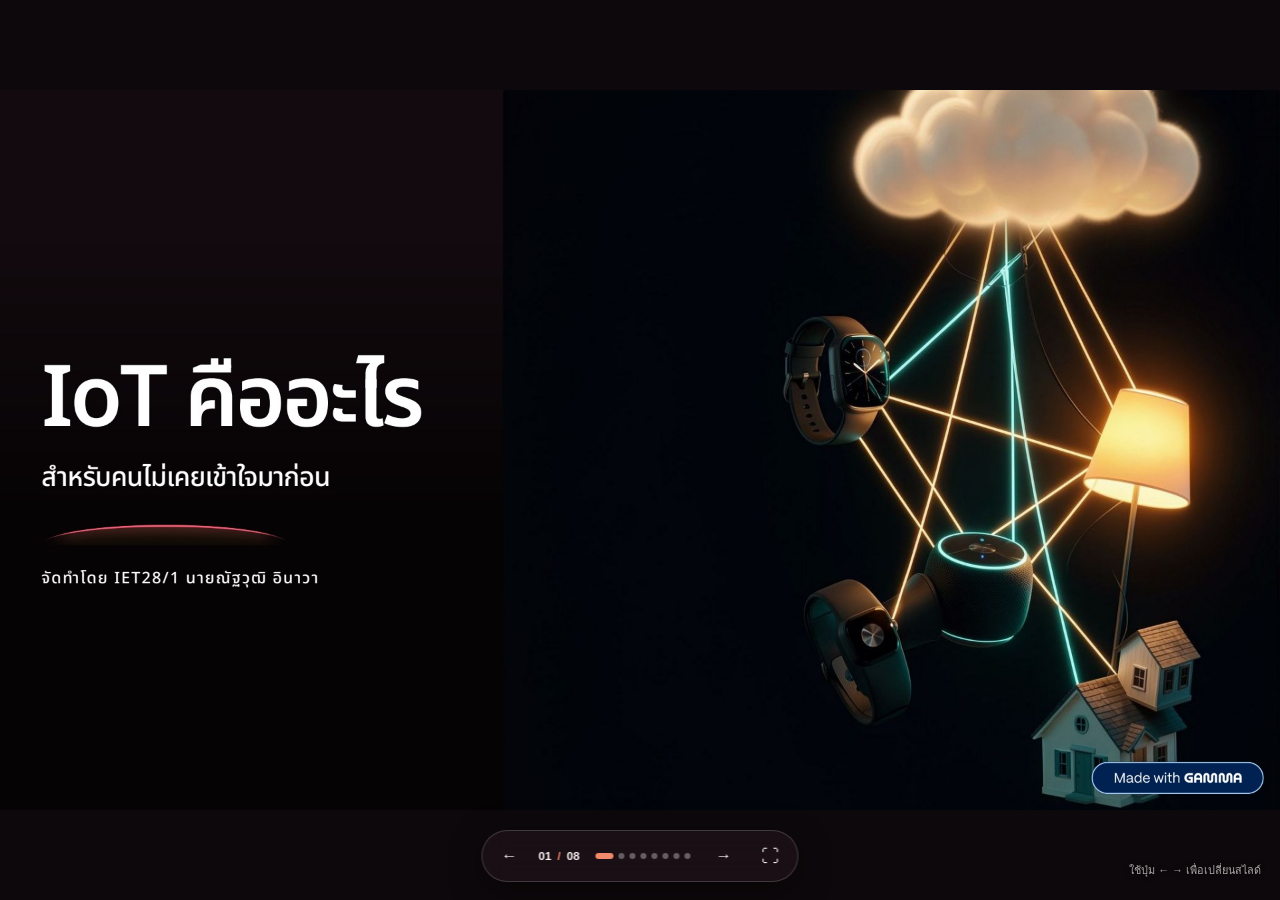
==== commit d2e789b2: "Match the website to the original IoT PDF Use the eight original slide pages as high-resolution imag" ====
--- a/index.html
+++ b/index.html
@@ -2,40 +2,92 @@
 <html lang="th">
 <head>
   <meta charset="utf-8">
-  <meta name="viewport" content="width=device-width, initial-scale=1">
-  <meta name="theme-color" content="#f7f5ef">
-  <meta name="description" content="IoT คืออะไร สำหรับคนไม่เคยเข้าใจมาก่อน — จากอุปกรณ์ใกล้ตัวสู่เมืองอัจฉริยะ พร้อมเข้าใจเรื่องความปลอดภัยและความเป็นส่วนตัว">
-  <title>IoT คืออะไร? — สำหรับคนไม่เคยเข้าใจมาก่อน</title>
-  <link rel="preconnect" href="https://fonts.googleapis.com">
-  <link rel="preconnect" href="https://fonts.gstatic.com" crossorigin>
-  <link href="https://fonts.googleapis.com/css2?family=DM+Sans:wght@400;500;600;700&family=Noto+Sans+Thai:wght@400;500;600;700;800&display=swap" rel="stylesheet">
+  <meta name="viewport" content="width=device-width, initial-scale=1, viewport-fit=cover">
+  <meta name="theme-color" content="#0d080b">
+  <meta name="description" content="นำเสนอ IoT คืออะไร ทั้ง 8 สไลด์ตามไฟล์ต้นฉบับ">
+  <title>IoT คืออะไร — Presentation</title>
   <link rel="stylesheet" href="style.css">
 </head>
 <body>
-  <header class="topbar"><a class="wordmark" href="#home"><span class="wordmark__dot"></span> IOT / MADE SIMPLE</a><nav aria-label="เมนูเนื้อหา"><a href="#idea">IoT คืออะไร</a><a href="#around-us">ตัวอย่าง</a><a href="#safety">ความปลอดภัย</a></nav><a class="topbar__index" href="#summary">01—08 <span>↘</span></a></header>
-  <main>
-    <section class="hero" id="home">
-      <div class="hero__copy"><p class="kicker"><span>คู่มือเริ่มต้น</span> · INTERNET OF THINGS</p><h1>IoT<br>คือ<span class="accent">อะไร</span><span class="question">?</span></h1><p class="hero__sub">สำหรับคนไม่เคยเข้าใจมาก่อน</p><div class="hero__byline"><span class="byline__rule"></span><span>จัดทำโดย <b>IET28/1 · นายณัฐวุฒิ อินาวา</b></span></div><a class="scroll-cue" href="#idea"><span class="scroll-cue__icon">↓</span> เลื่อนลงเพื่อเริ่มทำความเข้าใจ</a></div>
-      <div class="hero-art" aria-hidden="true"><div class="hero-art__halo halo-a"></div><div class="hero-art__halo halo-b"></div><div class="hero-art__earth"><span class="earth__label">โลกจริง</span><span class="earth__signal">⌁</span></div><span class="satellite sat-a">⌁</span><span class="satellite sat-b">✳</span><span class="satellite sat-c">+</span><span class="art-caption">EVERYDAY THINGS<br>CONNECTED</span></div>
-      <span class="hero__page">01 <i>/</i> 08</span>
+  <main class="deck" id="deck" aria-label="สไลด์นำเสนอ IoT จำนวน 8 หน้า">
+    <section class="slide" id="slide-1" aria-label="สไลด์ 1 จาก 8: IoT คืออะไร">
+      <img src="slide-01.jpg" alt="IoT คืออะไร สำหรับคนไม่เคยเข้าใจมาก่อน — จัดทำโดย IET28/1 นายณัฐวุฒิ อินาวา; ภาพอุปกรณ์ IoT เชื่อมต่อกับคลาวด์" fetchpriority="high">
     </section>
+    <section class="slide" id="slide-2" aria-label="สไลด์ 2 จาก 8: สิ่งของที่เชื่อมต่ออินเทอร์เน็ต">
+      <img src="slide-02.jpg" alt="อธิบายแนวคิด IoT ผ่านอุปกรณ์รับรู้ข้อมูล อินเทอร์เน็ต และการสั่งงาน">
+    </section>
+    <section class="slide" id="slide-3" aria-label="สไลด์ 3 จาก 8: ตัวอย่างอุปกรณ์ IoT รอบตัว">
+      <img src="slide-03.jpg" alt="ตัวอย่าง Smart Watch และ Smart Speaker พร้อมคำอธิบายการทำงาน">
+    </section>
+    <section class="slide" id="slide-4" aria-label="สไลด์ 4 จาก 8: บ้านอัจฉริยะ">
+      <img src="slide-04.jpg" alt="ตัวอย่าง Smart Home: หลอดไฟ กล้องวงจรปิด และตู้เย็น พร้อมภาพภายในบ้าน">
+    </section>
+    <section class="slide" id="slide-5" aria-label="สไลด์ 5 จาก 8: ประโยชน์ของ IoT">
+      <img src="slide-05.jpg" alt="ประโยชน์ของ IoT: สั่งงานจากทุกที่ ทำงานตามเงื่อนไข และใช้พลังงานพอดี">
+    </section>
+    <section class="slide" id="slide-6" aria-label="สไลด์ 6 จาก 8: Smart City">
+      <img src="slide-06.jpg" alt="แนวคิด Smart City: ไฟจราจรอัจฉริยะ เซนเซอร์ที่จอดรถ คุณภาพอากาศ และพลังงาน">
+    </section>
+    <section class="slide" id="slide-7" aria-label="สไลด์ 7 จาก 8: ความปลอดภัยและความเป็นส่วนตัว">
+      <img src="slide-07.jpg" alt="ข้อควรพิจารณาก่อนใช้ IoT เรื่องความปลอดภัยและความเป็นส่วนตัว">
+    </section>
+    <section class="slide" id="slide-8" aria-label="สไลด์ 8 จาก 8: สรุป IoT">
+      <img src="slide-08.jpg" alt="สรุป: IoT เชื่อมต่อเพื่อชีวิตที่ดีขึ้น โดยคำนึงถึงความปลอดภัยและความเป็นส่วนตัว">
+    </section>
+  </main>
 
-    <section class="chapter chapter--blue" id="idea"><div class="chapter__head"><p class="kicker">02 <span>·</span> THE SIMPLE IDEA</p><span class="chapter__note">เริ่มจากภาพง่าย ๆ</span></div><div class="chapter__intro"><h2>สิ่งของที่<span class="accent">เชื่อมต่อ</span><br>อินเทอร์เน็ต</h2><p>อุปกรณ์รับรู้สิ่งรอบตัว ส่งข้อมูล และรับคำสั่งจากเราได้</p></div>
-      <div class="flow" aria-label="อุปกรณ์รับข้อมูล ส่งผ่านอินเทอร์เน็ต และให้ผู้ใช้ดูหรือสั่งงาน"><article class="flow-card"><div class="flow-visual"><span class="sensor-ring"></span><span class="sensor-dot"></span></div><span class="flow-card__num">01 / SENSE</span><h3>สิ่งของหรืออุปกรณ์</h3><p>รับรู้ข้อมูลจากโลกจริง เช่น อุณหภูมิ การเคลื่อนไหว หรือชีพจร</p></article><span class="flow-link" aria-hidden="true">→</span><article class="flow-card flow-card--internet"><div class="flow-visual"><span class="wifi wifi-one">⌁</span><span class="wifi wifi-two">⌁</span><span class="wifi__dot"></span></div><span class="flow-card__num">02 / CONNECT</span><h3>อินเทอร์เน็ต</h3><p>ส่งข้อมูลไปยังระบบ และนำคำสั่งกลับมาที่อุปกรณ์</p></article><span class="flow-link" aria-hidden="true">→</span><article class="flow-card"><div class="flow-visual"><span class="user-device"><i></i><b></b></span></div><span class="flow-card__num">03 / RESPOND</span><h3>ข้อมูลและการสั่งงาน</h3><p>ผู้ใช้ดูข้อมูลหรือสั่งงานได้จากระยะไกล</p></article></div>
-      <p class="chapter__footnote">อุปกรณ์รับรู้ <span>→</span> อินเทอร์เน็ตเชื่อมข้อมูล <span>→</span> ระบบช่วยให้เราตัดสินใจหรือสั่งงาน</p><span class="chapter__page">02 / 08</span></section>
-
-    <section class="chapter chapter--cream" id="around-us"><div class="chapter__head"><p class="kicker">03 <span>·</span> EVERYDAY OBJECTS</p><span class="chapter__note">ตัวอย่างรอบตัวเรา</span></div><div class="chapter__intro chapter__intro--wide"><h2>IoT อยู่ใกล้ตัว<br>กว่าที่<span class="accent">คิด</span></h2><p>หลายอุปกรณ์ที่เราใช้ทุกวันกำลังรับข้อมูลและตอบสนอง ลองสังเกตอุปกรณ์ที่เชื่อมต่อกับโทรศัพท์หรืออินเทอร์เน็ตในชีวิตประจำวัน</p></div>
-      <div class="object-grid"><article class="object-card object-card--watch"><div class="device device--watch"><span class="watch-strap"></span><span class="watch-face"><i>♥</i><b>72</b><small>BPM</small></span></div><div class="object-card__text"><span class="object-card__tag">WEARABLE</span><h3>Smart Watch</h3><p>วัดชีพจร นับก้าว และแจ้งเตือนจากโทรศัพท์</p></div><span class="object-card__index">A</span></article><article class="object-card object-card--speaker"><div class="device device--speaker"><span class="speaker-dot"></span><span class="speaker-glow"></span><i>⌁</i></div><div class="object-card__text"><span class="object-card__tag">VOICE ASSISTANT</span><h3>Smart Speaker</h3><p>รับคำสั่งเสียง เปิดเพลง ตอบคำถาม และควบคุมอุปกรณ์อื่น</p></div><span class="object-card__index">B</span></article></div><p class="chapter__aside">เทคโนโลยีที่เชื่อมกับเรา อาจอยู่บนข้อมือหรือในห้องนั่งเล่น</p><span class="chapter__page">03 / 08</span></section>
-
-    <section class="chapter chapter--green" id="smart-home"><div class="chapter__head"><p class="kicker">04 <span>·</span> CONNECTED HOME</p><span class="chapter__note">บ้านที่ตอบสนองเราได้</span></div><div class="chapter__intro chapter__intro--wide"><div><h2>ยินดีต้อนรับ<br>สู่ <span class="accent">Smart Home</span></h2><p>ของใช้ในบ้านรับคำสั่งและส่งข้อมูลกลับมา ช่วยให้เราดูแลบ้านได้ แม้ไม่ได้อยู่ตรงนั้น</p></div><div class="home-window" aria-hidden="true"><span class="window-sun"></span><span class="window-house"><i></i><b></b></span></div></div><div class="home-list"><article class="home-item"><span class="home-item__icon bulb"><i></i></span><div><span class="home-item__type">LIGHTING</span><h3>หลอดไฟ</h3><p>เปิด ปิด และปรับความสว่างผ่านแอป</p></div><span class="home-item__arrow">↗</span></article><article class="home-item"><span class="home-item__icon camera"><i></i></span><div><span class="home-item__type">SECURITY</span><h3>กล้องวงจรปิด</h3><p>ดูภาพและรับการแจ้งเตือนจากที่ไหนก็ได้</p></div><span class="home-item__arrow">↗</span></article><article class="home-item"><span class="home-item__icon fridge"><i></i></span><div><span class="home-item__type">APPLIANCE</span><h3>ตู้เย็น</h3><p>ตรวจอุณหภูมิและช่วยติดตามอาหาร</p></div><span class="home-item__arrow">↗</span></article></div><span class="chapter__page">04 / 08</span></section>
-
-    <section class="chapter chapter--dark" id="benefits"><div class="chapter__head"><p class="kicker">05 <span>·</span> WHY IT HELPS</p><span class="chapter__note">ประโยชน์ที่สัมผัสได้</span></div><div class="chapter__intro chapter__intro--wide"><h2>ชีวิตสะดวกขึ้น<br>ใช้พลังงาน<span class="accent">คุ้มขึ้น</span></h2><p>เมื่ออุปกรณ์รับรู้สถานการณ์ ระบบก็ช่วยทำงานแทนเราได้มากขึ้น</p></div><div class="benefit-list"><article class="benefit"><span class="benefit__icon">↗</span><div><span class="benefit__tag">ANYWHERE</span><h3>สั่งงานจากทุกที่</h3><p>สั่งงานอุปกรณ์ได้จากทุกที่ ลดขั้นตอนที่ต้องทำเอง</p></div><span class="benefit__number">01</span></article><article class="benefit"><span class="benefit__icon">◷</span><div><span class="benefit__tag">AUTOMATION</span><h3>ทำงานตามเงื่อนไข</h3><p>ระบบทำงานตามเวลา คน หรือตามเงื่อนไขที่กำหนด</p></div><span class="benefit__number">02</span></article><article class="benefit"><span class="benefit__icon">⌁</span><div><span class="benefit__tag">EFFICIENCY</span><h3>ใช้พลังงานพอดี</h3><p>เซนเซอร์ช่วยปิดอุปกรณ์ที่ไม่ได้ใช้ ลดการใช้พลังงานเกินจำเป็น</p></div><span class="benefit__number">03</span></article></div><span class="chapter__page">05 / 08</span></section>
-
-    <section class="chapter chapter--city" id="smart-city"><div class="chapter__head"><p class="kicker">06 <span>·</span> BEYOND THE HOME</p><span class="chapter__note">เมื่อ IoT ขยายจากบ้านสู่เมือง</span></div><div class="city-layout"><div class="city-copy"><h2>เมืองที่<br><span class="accent">คิดและตอบสนอง</span></h2><p>ข้อมูลแบบเรียลไทม์ช่วยให้เมืองบริหารทรัพยากรได้ดีขึ้น</p><div class="city-facts"><article><span class="city-facts__num">01</span><div><h3>ไฟจราจรอัจฉริยะ</h3><p>ปรับจังหวะตามปริมาณรถ</p></div></article><article><span class="city-facts__num">02</span><div><h3>เซนเซอร์ในเมือง</h3><p>ติดตามที่จอดรถ คุณภาพอากาศ และการใช้พลังงาน</p></div></article></div></div><div class="city-art" aria-hidden="true"><span class="city-art__sun"></span><span class="city-art__signal signal-1">⌁</span><span class="city-art__signal signal-2">⌁</span><div class="building building-a"><i></i><i></i><i></i><b></b></div><div class="building building-b"><i></i><i></i><i></i><i></i><b></b></div><div class="building building-c"><i></i><i></i><b></b></div><div class="city-road"><span class="road-line"></span><span class="road-dot"></span></div><span class="city-art__label">CONNECTED<br>URBAN LIFE</span></div></div><span class="chapter__page">06 / 08</span></section>
-
-    <section class="chapter chapter--safety" id="safety"><div class="chapter__head"><p class="kicker">07 <span>·</span> CONNECT WITH CARE</p><span class="chapter__note">ก่อนเชื่อมต่ออุปกรณ์</span></div><div class="chapter__intro chapter__intro--wide"><h2>ความสะดวกควรมาพร้อม<br><span class="accent">การดูแล</span></h2><p>ยิ่งเชื่อมต่อมาก ยิ่งต้องใส่ใจความปลอดภัยและข้อมูลส่วนตัว</p></div><div class="safety-grid"><article class="safety-card"><div class="safety-card__top"><span class="safety-card__icon">⌑</span><span class="safety-card__tag">SECURITY</span></div><h3>ความปลอดภัย</h3><p class="safety-card__question">ป้องกันไม่ให้คนอื่นเข้าถึงอุปกรณ์และข้อมูลส่วนตัว</p><ul><li>ตั้งรหัสผ่านที่เดายาก</li><li>อัปเดตระบบอยู่เสมอ</li><li>เลือกอุปกรณ์ที่น่าเชื่อถือ</li><li>ดูแลบัญชี อุปกรณ์ และเครือข่ายให้ดี</li></ul></article><article class="safety-card safety-card--privacy"><div class="safety-card__top"><span class="safety-card__icon">◉</span><span class="safety-card__tag">PRIVACY</span></div><h3>ความเป็นส่วนตัว</h3><p class="safety-card__question">รู้ว่าข้อมูลของเราไปที่ไหน และถูกนำไปใช้อย่างไร</p><ul><li>รู้ว่าอุปกรณ์เก็บข้อมูลอะไร</li><li>ตรวจสอบว่าใครเข้าถึงได้</li><li>ทำความเข้าใจการใช้ข้อมูล</li><li>เลือกเปิดเฉพาะข้อมูลที่จำเป็น</li></ul></article></div><span class="chapter__page">07 / 08</span></section>
-
-    <section class="summary" id="summary"><div class="chapter__head"><p class="kicker">08 <span>·</span> ONE SENTENCE SUMMARY</p><span class="chapter__note">ภาพรวมในประโยคเดียว</span></div><div class="summary__content"><div><p class="summary__eyebrow">INTERNET OF THINGS</p><h2>เชื่อมต่อเพื่อ<br>ชีวิตที่<span class="accent">ดีขึ้น</span></h2><p class="summary__future">เริ่มใช้โดยเลือกอุปกรณ์ที่จำเป็น<br>รักษาความปลอดภัย และใส่ใจความเป็นส่วนตัว</p></div><div class="summary-graphic" aria-hidden="true"><span class="summary-graphic__ring ring-1"></span><span class="summary-graphic__ring ring-2"></span><div class="summary-graphic__core">IoT</div><span class="summary-graphic__node node-1">สิ่งของ</span><span class="summary-graphic__node node-2">ข้อมูล</span><span class="summary-graphic__node node-3">การสั่งงาน</span></div></div><p class="summary__definition">สิ่งของรับรู้ข้อมูล <span>→</span> อินเทอร์เน็ตเชื่อมข้อมูล <span>→</span> ระบบช่วยให้เราตัดสินใจหรือสั่งงานได้ฉลาดขึ้น</p><footer class="site-footer"><span>IOT / MADE SIMPLE</span><span>จัดทำโดย IET28/1 · นายณัฐวุฒิ อินาวา</span><a href="#home">กลับขึ้นด้านบน ↑</a></footer></section>
-  </main>
+  <nav class="presentation-controls" aria-label="ตัวควบคุมสไลด์">
+    <button class="control-button" id="previous" type="button" aria-label="สไลด์ก่อนหน้า">←</button>
+    <span class="slide-count" aria-live="polite"><span id="current-slide">01</span><span class="count-divider">/</span>08</span>
+    <div class="slide-dots" aria-label="เลือกหน้า">
+      <button type="button" data-slide="0" aria-label="ไปสไลด์ 1" aria-current="true"></button>
+      <button type="button" data-slide="1" aria-label="ไปสไลด์ 2"></button>
+      <button type="button" data-slide="2" aria-label="ไปสไลด์ 3"></button>
+      <button type="button" data-slide="3" aria-label="ไปสไลด์ 4"></button>
+      <button type="button" data-slide="4" aria-label="ไปสไลด์ 5"></button>
+      <button type="button" data-slide="5" aria-label="ไปสไลด์ 6"></button>
+      <button type="button" data-slide="6" aria-label="ไปสไลด์ 7"></button>
+      <button type="button" data-slide="7" aria-label="ไปสไลด์ 8"></button>
+    </div>
+    <button class="control-button" id="next" type="button" aria-label="สไลด์ถัดไป">→</button>
+    <button class="control-button fullscreen-button" id="fullscreen" type="button" aria-label="เต็มหน้าจอ">⛶</button>
+  </nav>
+  <p class="keyboard-hint">ใช้ปุ่ม ← → เพื่อเปลี่ยนสไลด์</p>
+  <script>
+    (() => {
+      const slides = [...document.querySelectorAll('.slide')];
+      const dots = [...document.querySelectorAll('[data-slide]')];
+      const counter = document.getElementById('current-slide');
+      let active = 0;
+      const show = (index) => {
+        active = Math.max(0, Math.min(slides.length - 1, index));
+        slides[active].scrollIntoView({ behavior: 'smooth', block: 'nearest', inline: 'start' });
+        counter.textContent = String(active + 1).padStart(2, '0');
+        dots.forEach((dot, i) => dot.toggleAttribute('aria-current', i === active));
+        dots.forEach((dot, i) => { if (i !== active) dot.removeAttribute('aria-current'); });
+      };
+      document.getElementById('previous').addEventListener('click', () => show(active - 1));
+      document.getElementById('next').addEventListener('click', () => show(active + 1));
+      dots.forEach((dot) => dot.addEventListener('click', () => show(Number(dot.dataset.slide))));
+      document.getElementById('fullscreen').addEventListener('click', () => {
+        if (!document.fullscreenElement) document.documentElement.requestFullscreen?.();
+        else document.exitFullscreen?.();
+      });
+      document.addEventListener('keydown', (event) => {
+        if (['ArrowRight', 'PageDown', ' '].includes(event.key)) { event.preventDefault(); show(active + 1); }
+        if (['ArrowLeft', 'PageUp'].includes(event.key)) { event.preventDefault(); show(active - 1); }
+        if (event.key === 'Home') show(0);
+        if (event.key === 'End') show(slides.length - 1);
+      });
+      const observer = new IntersectionObserver((entries) => {
+        const visible = entries.filter((entry) => entry.isIntersecting).sort((a, b) => b.intersectionRatio - a.intersectionRatio)[0];
+        if (!visible) return;
+        active = slides.indexOf(visible.target);
+        counter.textContent = String(active + 1).padStart(2, '0');
+        dots.forEach((dot, i) => { if (i === active) dot.setAttribute('aria-current', 'true'); else dot.removeAttribute('aria-current'); });
+      }, { threshold: [0.55, 0.8] });
+      slides.forEach((slide) => observer.observe(slide));
+    })();
+  </script>
 </body>
 </html>
--- a/style.css
+++ b/style.css
@@ -1 +1 @@
-﻿:root{--ink:#172a3a;--paper:#f7f5ef;--blue:#adc9ff;--blue-deep:#355db8;--mint:#c1e8d9;--coral:#ef9278;--lime:#b6d86e;--muted:#68737c;--line:rgba(23,42,58,.17);--font:'DM Sans','Noto Sans Thai',sans-serif}*{box-sizing:border-box}html{scroll-behavior:smooth;scroll-padding-top:74px}body{margin:0;background:var(--paper);color:var(--ink);font-family:var(--font);font-size:16px;line-height:1.65}a{color:inherit}.topbar{height:66px;position:sticky;top:0;z-index:10;display:flex;align-items:center;justify-content:space-between;padding:0 max(calc((100vw - 1120px)/2),6%);background:rgba(247,245,239,.94);backdrop-filter:blur(14px);border-bottom:1px solid var(--line)}.wordmark{text-decoration:none;font-weight:700;font-size:.75rem;letter-spacing:.08em;display:flex;align-items:center;gap:9px}.wordmark__dot{width:9px;height:9px;border-radius:50%;background:var(--coral);box-shadow:0 0 0 4px #ef927822}.topbar nav{display:flex;gap:26px}.topbar nav a,.topbar__index{font-size:.79rem;color:#586670;text-decoration:none}.topbar nav a:hover,.topbar__index:hover{color:var(--blue-deep)}.topbar__index{font-variant-numeric:tabular-nums}.topbar__index span{color:var(--coral);margin-left:7px}.hero{min-height:min(790px,calc(100vh - 66px));display:grid;grid-template-columns:1fr .95fr;align-items:center;position:relative;overflow:hidden;padding:78px max(calc((100vw - 1120px)/2),8%);background:var(--paper)}.hero__copy{position:relative;z-index:2}.kicker{margin:0 0 22px;font-size:.72rem;letter-spacing:.11em;font-weight:700;color:#536471}.kicker span{color:var(--coral)}.hero h1{font-size:clamp(5.8rem,12vw,10.8rem);letter-spacing:-.1em;line-height:.82;margin:0 0 24px;font-weight:700}.accent{color:var(--blue-deep)}.question{color:var(--coral)}.hero__sub{font-size:1.2rem;margin:0;color:#586670}.hero__byline{display:flex;align-items:center;gap:13px;margin-top:31px;font-size:.78rem;color:var(--muted)}.hero__byline b{font-weight:600;color:var(--ink)}.byline__rule{height:1px;width:34px;background:var(--coral)}.scroll-cue{position:absolute;top:380px;display:flex;gap:11px;align-items:center;font-size:.74rem;color:#68737c;text-decoration:none}.scroll-cue__icon{width:27px;height:27px;border:1px solid var(--line);border-radius:50%;display:grid;place-items:center;color:var(--blue-deep)}.hero-art{position:relative;width:min(39vw,460px);height:min(39vw,460px);justify-self:center;display:grid;place-items:center}.hero-art__halo{position:absolute;border:1px solid #355db82a;border-radius:50%;transform:rotate(-23deg)}.halo-a{width:100%;height:53%}.halo-b{height:100%;width:54%;transform:rotate(30deg);border-color:#ef927866}.hero-art__earth{height:184px;width:184px;border-radius:50%;position:relative;display:grid;place-items:center;background:radial-gradient(circle at 32% 27%,#e1eafe,#a9c5fa 46%,#6488d8);box-shadow:inset -18px -15px 40px #315bbd37,0 24px 55px #355db821;color:#fff}.hero-art__earth:before,.hero-art__earth:after{content:'';position:absolute;background:#fff;border-radius:60% 36% 55% 32%;opacity:.8}.hero-art__earth:before{width:42px;height:24px;top:48px;left:48px;transform:rotate(-25deg)}.hero-art__earth:after{width:28px;height:43px;right:42px;bottom:48px;transform:rotate(25deg)}.earth__label{position:absolute;bottom:37px;font-size:.7rem;letter-spacing:.12em;color:#233e79}.earth__signal{font-size:4.8rem;line-height:1;transform:rotate(90deg);color:#fff;z-index:1}.satellite{position:absolute;width:33px;height:33px;display:grid;place-items:center;border:1px solid #fff;border-radius:50%;background:var(--paper);color:var(--blue-deep);box-shadow:0 4px 18px #172a3a12}.sat-a{top:15%;right:18%;color:#3b9c82}.sat-b{left:11%;bottom:26%;color:var(--coral)}.sat-c{right:13%;bottom:15%;color:#d79d45}.art-caption{position:absolute;bottom:0;right:1%;font-size:.56rem;letter-spacing:.13em;line-height:1.5;color:#829099}.hero__page{position:absolute;right:max(calc((100vw - 1120px)/2),6%);bottom:35px;font-size:.73rem;color:#64737d}.hero__page i{font-style:normal;color:var(--coral);margin:0 5px}.chapter,.summary{position:relative;padding:76px max(calc((100vw - 1050px)/2),8%) 84px;min-height:720px;overflow:hidden}.chapter__head{display:flex;justify-content:space-between;align-items:center;margin-bottom:47px}.chapter__head .kicker{margin:0}.chapter__note{font-size:.77rem;color:#60707a}.chapter__intro{display:flex;justify-content:space-between;align-items:end;gap:45px;margin-bottom:43px}.chapter__intro h2,.city-copy h2,.summary h2{font-size:clamp(2.5rem,5.2vw,4.5rem);line-height:1.16;letter-spacing:-.055em;margin:0;font-weight:700}.chapter__intro>p{width:min(360px,40%);margin:0 0 5px;color:#5d6a73;font-size:.95rem}.chapter__intro--wide{margin-bottom:48px}.chapter--blue{background:#e9effb}.flow{display:grid;grid-template-columns:1fr 46px 1fr 46px 1fr;align-items:center;gap:12px}.flow-card{min-height:260px;padding:25px 23px;background:#f9f9f6;border:1px solid #ffffff;border-radius:5px;position:relative}.flow-card--internet{background:#d9e5fa}.flow-visual{height:79px;display:grid;place-items:center;position:relative;margin-bottom:14px}.sensor-ring{width:54px;height:54px;border:1px solid #416bc7;border-radius:50%;position:absolute}.sensor-ring:before,.sensor-ring:after{content:'';position:absolute;border:1px solid #416bc755;border-radius:50%;inset:9px}.sensor-ring:after{inset:19px;background:#416bc7}.sensor-dot{position:absolute;width:7px;height:7px;border-radius:50%;background:var(--coral);top:7px;right:calc(50% - 24px)}.flow-card__num,.object-card__tag,.home-item__type,.benefit__tag{font-size:.63rem;letter-spacing:.12em;color:#71808a;font-weight:700}.flow-card h3{font-size:1.08rem;margin:6px 0}.flow-card p{font-size:.79rem;color:#65717a;margin:0}.flow-link{font-size:1.5rem;color:#7390c6;text-align:center}.wifi{position:absolute;color:#416bc7;font-size:4rem;line-height:1;transform:rotate(90deg)}.wifi-one{top:-3px}.wifi-two{top:12px;color:#7793c9}.wifi__dot{position:absolute;width:8px;height:8px;border-radius:50%;background:var(--coral);bottom:17px}.user-device{width:44px;height:56px;border:2px solid #416bc7;border-radius:8px;position:relative}.user-device i{position:absolute;inset:8px 5px;border:1px solid #97acd3;border-radius:2px}.user-device b{position:absolute;bottom:3px;left:18px;width:5px;height:5px;background:var(--coral);border-radius:50%}.chapter__footnote{margin:26px 0 0;text-align:center;font-size:.8rem;color:#66727a}.chapter__footnote span{color:var(--coral);padding:0 6px}.chapter__page{position:absolute;bottom:25px;right:max(calc((100vw - 1050px)/2),8%);font-size:.7rem;color:#78858b}.chapter--cream{background:#f3ede0}.chapter--cream .chapter__intro{max-width:830px}.object-grid{display:grid;grid-template-columns:1fr 1fr;gap:19px}.object-card{min-height:280px;position:relative;display:flex;align-items:center;gap:32px;padding:30px;background:#faf8f2;border:1px solid #fff}.object-card--speaker{background:#eee7dc}.object-card__text{max-width:240px}.object-card h3{font-size:1.45rem;margin:7px 0}.object-card p{color:#65717a;font-size:.83rem;margin:0}.object-card__index{position:absolute;top:18px;right:20px;color:#a0a29c;font-size:.7rem}.device{width:115px;height:125px;flex:0 0 auto;position:relative;display:grid;place-items:center}.watch-strap{position:absolute;width:44px;height:123px;border-radius:18px;background:#93b3ef}.watch-face{position:relative;width:77px;height:80px;border-radius:24px;background:#24384b;color:white;border:4px solid #dae3ef;display:flex;flex-direction:column;align-items:center;justify-content:center;box-shadow:0 8px 18px #172a3a24}.watch-face i{font-size:.62rem;font-style:normal;color:#ff9279;line-height:1}.watch-face b{font-size:1.35rem;line-height:1.2}.watch-face small{font-size:.45rem;letter-spacing:.1em;color:#b9c7d2}.device--speaker{width:110px;height:110px;border-radius:36px;background:linear-gradient(145deg,#9fc3b4,#72a390);box-shadow:inset -9px -11px 19px #4676653b,0 13px 25px #172a3a14;overflow:hidden}.speaker-dot{position:absolute;width:54px;height:54px;border:1px solid #ffffff80;border-radius:50%}.speaker-glow{position:absolute;width:30px;height:30px;background:#ffffff24;border-radius:50%}.device--speaker i{font-style:normal;color:#fff;transform:rotate(90deg);font-size:2.2rem;z-index:1}.chapter__aside{margin:24px 0 0;text-align:right;color:#747f81;font-size:.75rem}.chapter--green{background:#e1eee5}.home-window{position:relative;width:155px;height:112px;border:1px solid #63917866;background:#cfe1d1;display:grid;place-items:center;flex:0 0 auto}.window-sun{position:absolute;right:15px;top:13px;width:23px;height:23px;border-radius:50%;background:#efc779}.window-house{position:relative;margin-top:26px;width:62px;height:51px;background:#789b86}.window-house:before{content:'';position:absolute;top:-22px;left:-8px;width:0;height:0;border-left:39px solid transparent;border-right:39px solid transparent;border-bottom:26px solid #527a66}.window-house i{position:absolute;left:8px;top:12px;width:14px;height:14px;background:#c5d5c9}.window-house b{position:absolute;right:8px;top:12px;width:14px;height:39px;background:#d4b578}.home-list{border-top:1px solid #738d7b5c}.home-item{display:grid;grid-template-columns:60px 1fr 30px;gap:22px;align-items:center;min-height:126px;border-bottom:1px solid #738d7b5c}.home-item__icon{width:54px;height:54px;border:1px solid #789785;border-radius:50%;position:relative;display:grid;place-items:center;color:#47725a}.home-item h3{margin:2px 0;font-size:1.15rem}.home-item p{margin:0;font-size:.82rem;color:#62716a}.home-item__type{font-size:.58rem;color:#547260}.home-item__arrow{color:#6e9580;font-size:1.2rem}.bulb i{width:17px;height:20px;border:1.5px solid #47725a;border-radius:50% 50% 42% 42%;position:relative}.bulb i:after{content:'';position:absolute;bottom:-5px;left:3px;width:9px;height:3px;border-top:1px solid #47725a;border-bottom:1px solid #47725a}.camera i{width:28px;height:19px;border:1.5px solid #47725a;border-radius:5px;position:relative}.camera i:before{content:'';position:absolute;left:8px;top:4px;width:8px;height:8px;border:1px solid #47725a;border-radius:50%}.camera i:after{content:'';position:absolute;left:3px;top:-5px;width:9px;height:4px;border:1px solid #47725a;border-bottom:0}.fridge i{height:32px;width:22px;border:1.5px solid #47725a;border-radius:3px;position:relative}.fridge i:before{content:'';position:absolute;left:0;right:0;top:13px;border-top:1px solid #47725a}.fridge i:after{content:'';position:absolute;right:3px;top:5px;height:5px;border-left:1px solid #47725a;box-shadow:0 10px #47725a}.chapter--dark{background:#243647;color:#f5f2e9}.chapter--dark .kicker,.chapter--dark .chapter__note{color:#bac5cc}.chapter--dark .accent{color:#bcdfa9}.chapter--dark .chapter__intro>p{color:#c2cbd0}.benefit-list{border-top:1px solid #ffffff45}.benefit{display:grid;grid-template-columns:65px 1fr 40px;align-items:center;gap:18px;min-height:123px;border-bottom:1px solid #ffffff45}.benefit__icon{width:47px;height:47px;border:1px solid #b8d5ac;border-radius:50%;display:grid;place-items:center;color:#c3e1ac;font-size:1.2rem}.benefit__tag{font-size:.58rem;color:#b6c4c9}.benefit h3{font-size:1.12rem;margin:2px 0}.benefit p{margin:0;color:#c1cbd0;font-size:.82rem}.benefit__number{color:#bdcea9;font-size:.74rem;text-align:right}.chapter--city{background:#dce9ea}.city-layout{display:grid;grid-template-columns:1fr 1fr;align-items:center;gap:65px}.city-copy h2{font-size:clamp(2.7rem,5vw,4.3rem)}.city-copy>p{color:#627078;max-width:360px;margin:19px 0 31px}.city-facts{border-top:1px solid #667a794b}.city-facts article{display:grid;grid-template-columns:35px 1fr;gap:12px;padding:15px 0;border-bottom:1px solid #667a794b}.city-facts__num{font-size:.65rem;color:#6e8990;padding-top:3px}.city-facts h3{font-size:.94rem;margin:0}.city-facts p{font-size:.78rem;color:#68767b;margin:3px 0 0}.city-art{position:relative;height:390px;overflow:hidden;border:1px solid #fff;background:linear-gradient(#c9dfe2 0 70%,#91b4ac 70%);}.city-art__sun{position:absolute;top:43px;right:55px;width:68px;height:68px;border-radius:50%;background:#e9c887}.building{position:absolute;bottom:90px;background:#6f9295;display:flex;justify-content:space-evenly;align-items:flex-start;flex-wrap:wrap;padding:14px 8px;gap:10px 7px}.building i{width:9px;height:12px;background:#d9e6dd}.building b{position:absolute;bottom:0;left:calc(50% - 8px);height:42px;width:16px;background:#dfc89b}.building-a{left:8%;height:132px;width:82px;background:#839e9b}.building-b{left:36%;height:214px;width:105px;background:#597f83}.building-c{right:6%;height:158px;width:91px;background:#769699}.city-road{position:absolute;bottom:0;left:0;right:0;height:92px;background:#324b50}.road-line{position:absolute;top:47px;left:0;right:0;border-top:2px dashed #e2d5ad}.road-dot{position:absolute;width:25px;height:12px;border-radius:10px;right:26%;top:22px;background:#e89078;box-shadow:-140px 37px #a8c9a0}.city-art__signal{position:absolute;color:#5c8e90;font-size:3rem;transform:rotate(90deg);z-index:2}.signal-1{top:65px;left:30%}.signal-2{top:117px;right:20%;color:#d48a77}.city-art__label{position:absolute;bottom:102px;right:12px;font-size:.55rem;line-height:1.4;letter-spacing:.1em;color:#e7eee7;text-align:right}.chapter--safety{background:#f1e9df}.safety-grid{display:grid;grid-template-columns:1fr 1fr;gap:18px}.safety-card{padding:25px 28px 29px;background:#f9f6f0;border:1px solid #fff}.safety-card--privacy{background:#e8eff1}.safety-card__top{display:flex;align-items:center;justify-content:space-between}.safety-card__icon{font-size:1.6rem;color:#c17562}.safety-card--privacy .safety-card__icon{color:#527e8d}.safety-card__tag{font-size:.64rem;letter-spacing:.12em;color:#727d7f;font-weight:700}.safety-card h3{font-size:1.35rem;margin:7px 0}.safety-card__question{min-height:52px;font-size:.83rem;color:#637079;margin:0 0 15px}.safety-card ul{margin:0;padding:15px 0 0;list-style:none;border-top:1px solid var(--line)}.safety-card li{font-size:.78rem;padding:5px 0 5px 17px;position:relative}.safety-card li:before{content:'+';position:absolute;left:0;color:#c17562}.safety-card--privacy li:before{color:#527e8d}.summary{background:#e5ecf5;min-height:640px;padding-bottom:0}.summary .chapter__head{margin-bottom:52px}.summary__content{display:grid;grid-template-columns:1fr .9fr;align-items:center;gap:50px}.summary__eyebrow{font-size:.63rem;letter-spacing:.16em;color:#64758b;font-weight:700;margin:0 0 12px}.summary h2{font-size:clamp(3.5rem,7vw,6rem);line-height:1.07}.summary__future{font-size:.86rem;color:#566874;margin:20px 0 0}.summary-graphic{height:290px;position:relative;display:grid;place-items:center}.summary-graphic__ring{position:absolute;border:1px solid #5879ac66;border-radius:50%;transform:rotate(-25deg)}.ring-1{width:100%;height:55%}.ring-2{height:100%;width:58%;transform:rotate(36deg);border-color:#dd8c73aa}.summary-graphic__core{height:86px;width:86px;border-radius:26px;display:grid;place-items:center;background:#355db8;color:#fff;font-weight:700;font-size:1.35rem;transform:rotate(-8deg);box-shadow:0 15px 25px #355db833}.summary-graphic__node{position:absolute;border-radius:22px;background:#f8f6ee;padding:7px 12px;font-size:.66rem;box-shadow:0 4px 12px #172a3a12}.node-1{top:25px;left:11%}.node-2{top:37px;right:13%;color:#55738f}.node-3{bottom:24px;right:15%;color:#ad6653}.summary__definition{border-top:1px solid #63758b4d;margin:30px 0 0;padding:21px 0 27px;text-align:center;color:#506275;font-size:.83rem}.summary__definition span{color:#d1826c;padding:0 5px}.site-footer{display:flex;justify-content:space-between;align-items:center;padding:18px 0 22px;border-top:1px solid #63758b4d;font-size:.65rem;color:#687887}.site-footer span:first-child{font-weight:700;letter-spacing:.1em}.site-footer a{text-decoration:none}.site-footer a:hover{color:var(--blue-deep)}@media(max-width:760px){.topbar{height:58px;padding:0 5%}.topbar nav{gap:13px}.topbar nav a,.topbar__index{font-size:.69rem}.wordmark{font-size:.66rem}.hero{min-height:auto;grid-template-columns:1fr;padding:70px 8% 48px}.hero h1{font-size:clamp(6rem,22vw,9rem)}.hero-art{width:min(72vw,370px);height:min(72vw,370px);grid-row:1;justify-self:end;margin:-10px -4% -10px 0;opacity:.84}.hero__copy{grid-row:2}.hero__sub{font-size:1.05rem}.scroll-cue{position:static;margin-top:38px}.hero__page{bottom:18px}.chapter,.summary{padding:53px 7% 66px;min-height:auto}.chapter__head{margin-bottom:35px}.chapter__note{font-size:.68rem}.chapter__intro{display:block;margin-bottom:32px}.chapter__intro h2,.city-copy h2{font-size:clamp(2.55rem,11vw,4rem)}.chapter__intro>p{width:auto;max-width:460px;margin:15px 0 0;font-size:.87rem}.flow{grid-template-columns:1fr;gap:10px}.flow-card{min-height:0;padding:17px 18px 19px;display:grid;grid-template-columns:61px 1fr;column-gap:15px}.flow-visual{grid-row:1/4;height:67px;margin:0}.flow-card__num{align-self:end}.flow-card h3{margin:1px 0;font-size:1rem}.flow-card p{font-size:.77rem}.flow-link{transform:rotate(90deg);line-height:1;height:15px}.chapter__footnote{font-size:.7rem;line-height:1.9}.object-grid{grid-template-columns:1fr}.object-card{min-height:220px;padding:22px;gap:23px}.device{transform:scale(.86);margin-left:-7px;margin-right:-7px}.object-card h3{font-size:1.25rem}.object-card p{font-size:.78rem}.chapter__aside{text-align:left;line-height:1.6}.home-window{width:120px;height:90px}.chapter__intro--wide{display:flex;align-items:center;gap:15px}.home-item{grid-template-columns:50px 1fr 20px;gap:14px;min-height:111px}.home-item__icon{width:46px;height:46px}.home-item p{font-size:.75rem}.benefit{grid-template-columns:49px 1fr 25px;gap:12px;min-height:128px}.benefit__icon{width:40px;height:40px}.benefit p{font-size:.76rem}.city-layout{grid-template-columns:1fr;gap:27px}.city-copy h2{font-size:3rem}.city-art{height:300px}.safety-grid{grid-template-columns:1fr;gap:12px}.safety-card{padding:22px}.safety-card__question{min-height:0}.summary{padding-bottom:0}.summary__content{grid-template-columns:1fr;gap:7px}.summary h2{font-size:clamp(3.7rem,14vw,5.5rem)}.summary-graphic{height:220px;margin:0 5%}.summary__definition{font-size:.75rem;line-height:1.9}.site-footer{gap:12px;flex-wrap:wrap;font-size:.61rem}.site-footer span:nth-child(2){order:3;width:100%}}@media(max-width:400px){.topbar nav{gap:8px}.topbar nav a{font-size:.62rem}.topbar__index{display:none}.chapter__intro--wide{display:block}.home-window{display:none}.object-card{gap:14px;padding:18px}.device{transform:scale(.76);margin:-4px -11px}.object-card p{font-size:.72rem}.summary-graphic{margin:0}.chapter__note{font-size:.62rem}}
+﻿:root{color-scheme:dark;--night:#0d080b;--panel:rgba(28,17,23,.84);--line:rgba(255,255,255,.18);--text:#f8f4f1;--accent:#f18a6b}*{box-sizing:border-box}html,body{width:100%;height:100%;margin:0;background:var(--night);color:var(--text);font-family:Arial,'Noto Sans Thai',sans-serif;overflow:hidden}.deck{width:100vw;height:100svh;display:flex;overflow-x:auto;overflow-y:hidden;scroll-snap-type:x mandatory;scroll-behavior:smooth;scrollbar-width:none;overscroll-behavior-x:contain}.deck::-webkit-scrollbar{display:none}.slide{width:100vw;height:100svh;flex:0 0 100vw;display:grid;place-items:center;scroll-snap-align:start;scroll-snap-stop:always;background:var(--night);overflow:hidden}.slide img{display:block;width:100%;height:100%;object-fit:contain;user-select:none;-webkit-user-drag:none}.presentation-controls{position:fixed;z-index:3;left:50%;bottom:max(18px,env(safe-area-inset-bottom));transform:translateX(-50%);display:flex;align-items:center;gap:12px;padding:8px 10px;background:var(--panel);border:1px solid var(--line);border-radius:999px;backdrop-filter:blur(12px);box-shadow:0 8px 35px #0006}.control-button{width:34px;height:34px;border:1px solid transparent;border-radius:50%;display:grid;place-items:center;background:transparent;color:var(--text);font-size:1rem;cursor:pointer}.control-button:hover,.control-button:focus-visible{border-color:var(--line);background:#ffffff16;outline:none}.slide-count{display:flex;gap:6px;align-items:center;font:600 .73rem/1 Arial,sans-serif;font-variant-numeric:tabular-nums;white-space:nowrap}.count-divider{color:var(--accent)}.slide-dots{display:flex;align-items:center;gap:5px;padding:0 4px}.slide-dots button{width:6px;height:6px;padding:0;border:0;border-radius:50%;background:#ffffff55;cursor:pointer;transition:width .2s,background .2s}.slide-dots button[aria-current=true]{width:18px;border-radius:6px;background:var(--accent)}.fullscreen-button{margin-left:1px;font-size:1.1rem}.keyboard-hint{position:fixed;z-index:2;right:19px;bottom:max(24px,env(safe-area-inset-bottom));margin:0;color:#ffffffa6;font:500 .68rem/1 Arial,sans-serif;pointer-events:none;text-shadow:0 1px 5px #000}.slide:focus-visible{outline:2px solid var(--accent);outline-offset:-3px}@media(max-width:640px){.presentation-controls{gap:6px;bottom:max(12px,env(safe-area-inset-bottom));padding:6px 7px}.control-button{width:31px;height:31px}.slide-dots{gap:4px;padding:0 2px}.slide-dots button{width:5px;height:5px}.slide-dots button[aria-current=true]{width:14px}.keyboard-hint{display:none}}@media(prefers-reduced-motion:reduce){.deck{scroll-behavior:auto}.slide-dots button{transition:none}}
